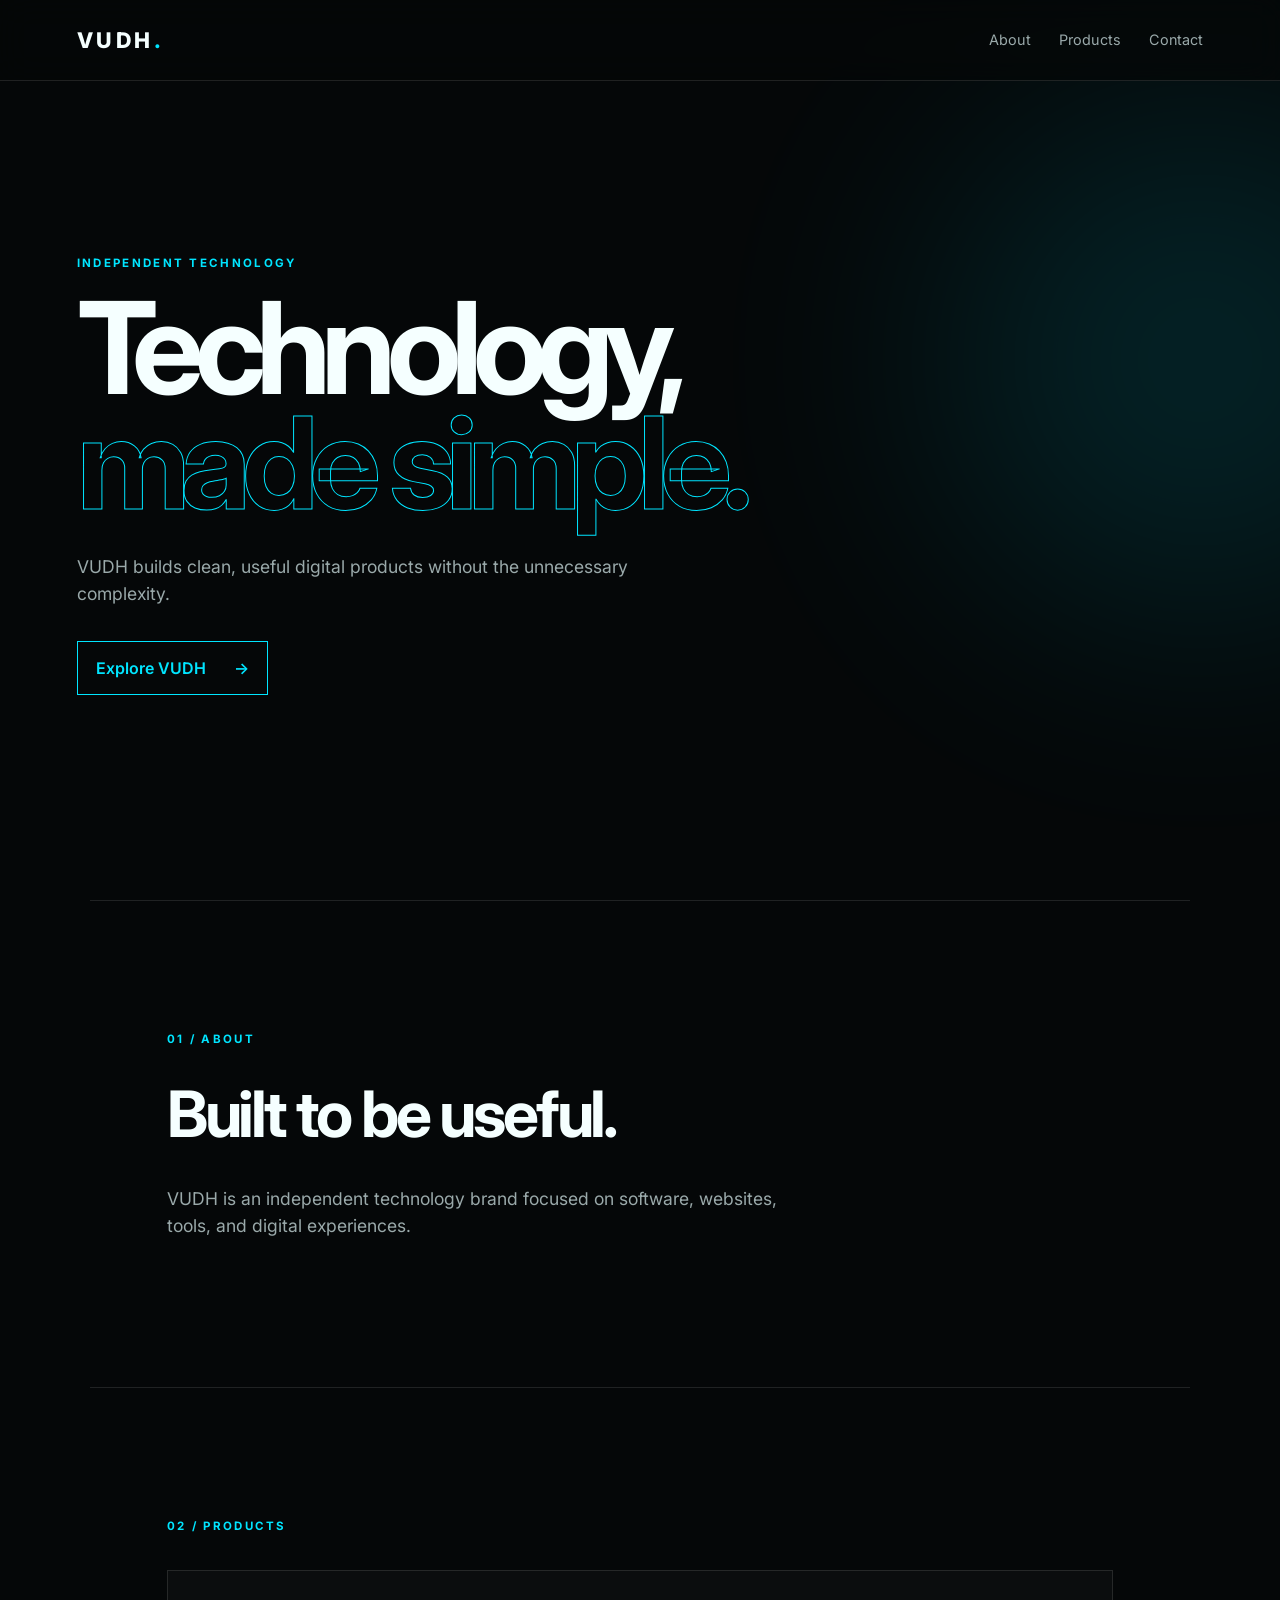
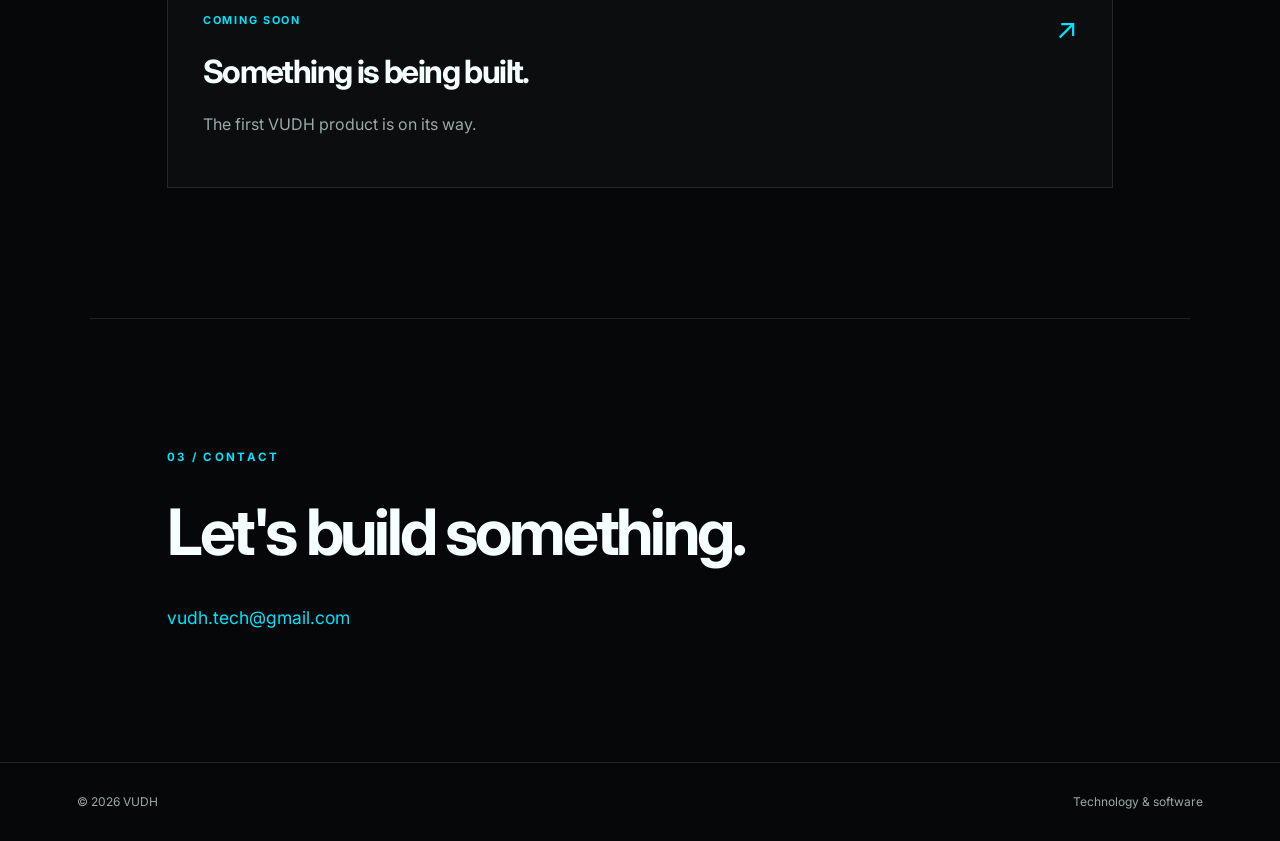
==== index.html @ a76cb3d0 "Add files via upload" ====
<!DOCTYPE html>
<html lang="en">
<head>
  <meta charset="UTF-8">
  <meta name="viewport" content="width=device-width, initial-scale=1.0">
  <meta name="description" content="VUDH — technology and software, made simple.">
  <title>VUDH — Technology, made simple.</title>
  <link rel="stylesheet" href="style.css">
</head>
<body>
  <header class="nav">
    <a class="logo" href="#">VUDH<span>.</span></a>
    <nav>
      <a href="#about">About</a>
      <a href="#products">Products</a>
      <a href="#contact">Contact</a>
    </nav>
  </header>

  <main>
    <section class="hero">
      <div class="glow"></div>
      <p class="eyebrow">INDEPENDENT TECHNOLOGY</p>
      <h1>Technology,<br><span>made simple.</span></h1>
      <p class="hero-copy">
        VUDH builds clean, useful digital products without the unnecessary complexity.
      </p>
      <a class="button" href="#about">Explore VUDH <span>→</span></a>
    </section>

    <section id="about" class="section">
      <p class="eyebrow">01 / ABOUT</p>
      <h2>Built to be useful.</h2>
      <p class="section-copy">
        VUDH is an independent technology brand focused on software, websites,
        tools, and digital experiences.
      </p>
    </section>

    <section id="products" class="section">
      <p class="eyebrow">02 / PRODUCTS</p>
      <div class="card">
        <div>
          <span class="status">COMING SOON</span>
          <h2>Something is being built.</h2>
          <p>The first VUDH product is on its way.</p>
        </div>
        <span class="card-arrow">↗</span>
      </div>
    </section>

    <section id="contact" class="section contact">
      <p class="eyebrow">03 / CONTACT</p>
      <h2>Let's build something.</h2>
      <a href="mailto:vudh.tech@gmail.com">vudh.tech@gmail.com</a>
    </section>
  </main>

  <footer>
    <span>© 2026 VUDH</span>
    <span>Technology &amp; software</span>
  </footer>

  <script src="script.js"></script>
</body>
</html>
---- style.css ----
@import url('https://fonts.googleapis.com/css2?family=Inter:wght@400;500;600;700;800&display=swap');

:root {
  --bg: #050708;
  --text: #f5ffff;
  --muted: #9aa9aa;
  --cyan: #00e5ff;
  --line: rgba(255,255,255,.11);
}

* { box-sizing: border-box; }

html { scroll-behavior: smooth; }

body {
  margin: 0;
  background: var(--bg);
  color: var(--text);
  font-family: Inter, system-ui, sans-serif;
  line-height: 1.5;
}

a { color: inherit; text-decoration: none; }

.nav {
  position: fixed;
  top: 0;
  left: 0;
  right: 0;
  z-index: 10;
  display: flex;
  align-items: center;
  justify-content: space-between;
  padding: 24px 6vw;
  background: rgba(5,7,8,.72);
  backdrop-filter: blur(16px);
  border-bottom: 1px solid var(--line);
}

.logo {
  font-size: 1.35rem;
  font-weight: 800;
  letter-spacing: .16em;
}

.logo span { color: var(--cyan); }

nav { display: flex; gap: 28px; }

nav a {
  color: var(--muted);
  font-size: .9rem;
  transition: color .2s ease;
}

nav a:hover { color: var(--text); }

.hero {
  position: relative;
  min-height: 100vh;
  display: flex;
  flex-direction: column;
  justify-content: center;
  padding: 130px 6vw 80px;
  overflow: hidden;
}

.glow {
  position: absolute;
  width: 520px;
  height: 520px;
  right: -180px;
  top: 100px;
  background: var(--cyan);
  opacity: .12;
  filter: blur(130px);
  border-radius: 50%;
  pointer-events: none;
}

.eyebrow {
  margin: 0 0 18px;
  color: var(--cyan);
  font-size: .72rem;
  font-weight: 700;
  letter-spacing: .2em;
}

h1 {
  max-width: 850px;
  margin: 0;
  font-size: clamp(4rem, 10vw, 8.5rem);
  line-height: .9;
  letter-spacing: -.075em;
}

h1 span {
  color: transparent;
  -webkit-text-stroke: 1px var(--cyan);
}

.hero-copy {
  max-width: 560px;
  margin: 34px 0;
  color: var(--muted);
  font-size: 1.1rem;
}

.button {
  width: fit-content;
  display: inline-flex;
  gap: 28px;
  align-items: center;
  padding: 14px 18px;
  border: 1px solid var(--cyan);
  color: var(--cyan);
  font-weight: 600;
  transition: .2s ease;
}

.button:hover {
  background: var(--cyan);
  color: #001014;
  transform: translateY(-2px);
}

.section {
  max-width: 1100px;
  margin: 0 auto;
  padding: 130px 6vw;
  border-top: 1px solid var(--line);
}

.section h2 {
  margin: 0;
  font-size: clamp(2.4rem, 5vw, 4.5rem);
  letter-spacing: -.05em;
}

.section-copy {
  max-width: 650px;
  margin-top: 24px;
  color: var(--muted);
  font-size: 1.1rem;
}

.card {
  display: flex;
  justify-content: space-between;
  gap: 30px;
  margin-top: 35px;
  padding: 35px;
  border: 1px solid var(--line);
  background: rgba(255,255,255,.025);
  transition: border-color .2s ease, transform .2s ease;
}

.card:hover {
  border-color: rgba(0,229,255,.55);
  transform: translateY(-4px);
}

.status {
  color: var(--cyan);
  font-size: .68rem;
  font-weight: 700;
  letter-spacing: .16em;
}

.card h2 {
  margin-top: 18px;
  font-size: 2rem;
}

.card p { color: var(--muted); }

.card-arrow {
  color: var(--cyan);
  font-size: 1.8rem;
}

.contact a {
  display: inline-block;
  margin-top: 25px;
  color: var(--cyan);
  font-size: 1.1rem;
}

footer {
  display: flex;
  justify-content: space-between;
  padding: 30px 6vw;
  border-top: 1px solid var(--line);
  color: var(--muted);
  font-size: .75rem;
}

@media (max-width: 600px) {
  .nav { padding: 20px 5vw; }
  nav { gap: 15px; }
  nav a { font-size: .75rem; }
  .hero { padding-left: 5vw; padding-right: 5vw; }
  .section { padding: 90px 5vw; }
  .card { padding: 24px; }
  footer { gap: 15px; flex-direction: column; }
}
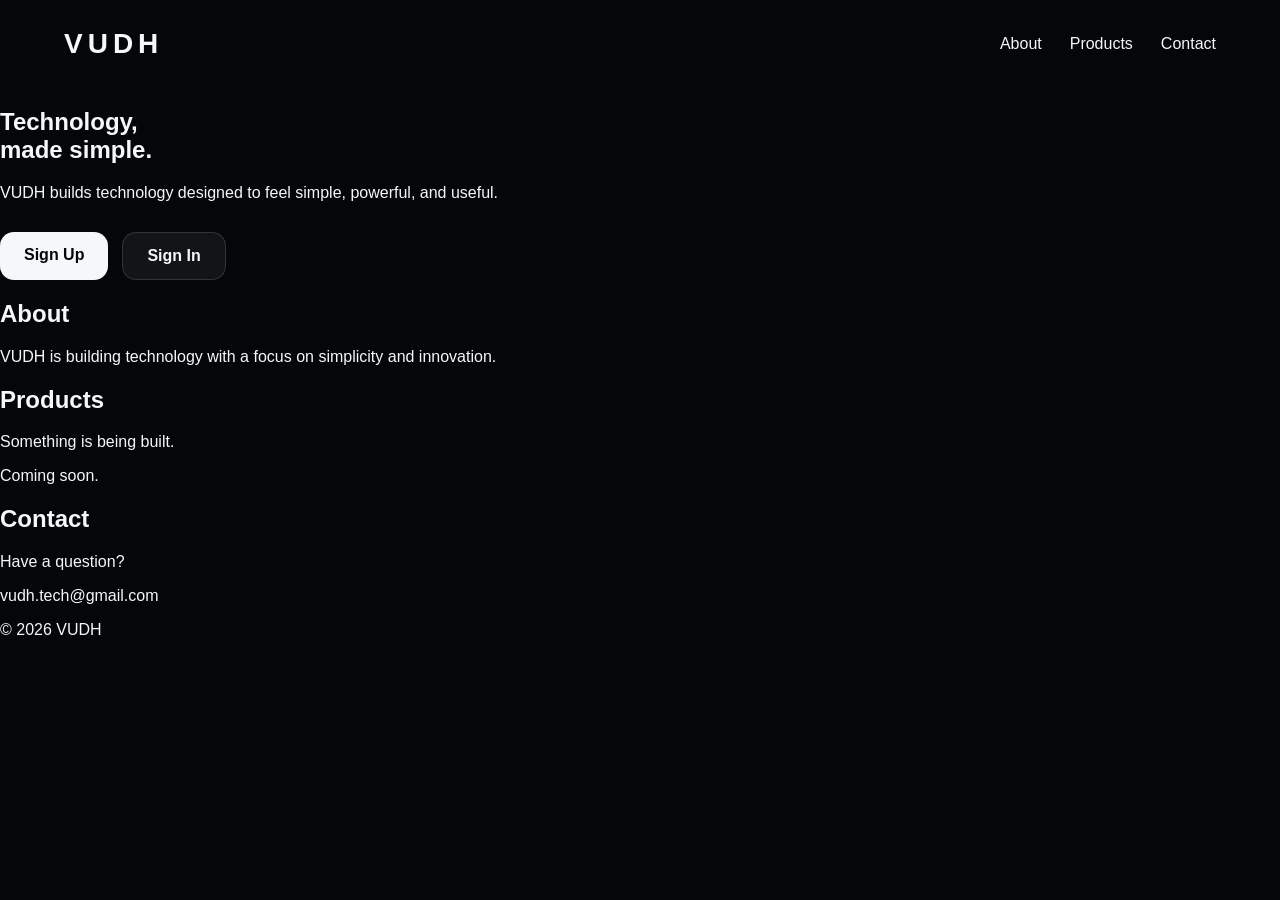
==== commit 15082de9: "Update index.html" ====
--- a/index.html
+++ b/index.html
@@ -3,13 +3,13 @@
 <head>
   <meta charset="UTF-8">
   <meta name="viewport" content="width=device-width, initial-scale=1.0">
-  <meta name="description" content="VUDH — technology and software, made simple.">
-  <title>VUDH — Technology, made simple.</title>
+  <title>VUDH</title>
   <link rel="stylesheet" href="style.css">
 </head>
 <body>
-  <header class="nav">
-    <a class="logo" href="#">VUDH<span>.</span></a>
+  <header class="navbar">
+    <a href="index.html" class="logo">VUDH</a>
+
     <nav>
       <a href="#about">About</a>
       <a href="#products">Products</a>
@@ -19,48 +19,35 @@
 
   <main>
     <section class="hero">
-      <div class="glow"></div>
-      <p class="eyebrow">INDEPENDENT TECHNOLOGY</p>
-      <h1>Technology,<br><span>made simple.</span></h1>
-      <p class="hero-copy">
-        VUDH builds clean, useful digital products without the unnecessary complexity.
-      </p>
-      <a class="button" href="#about">Explore VUDH <span>→</span></a>
+      <h1>Technology,<br>made simple.</h1>
+      <p>VUDH builds technology designed to feel simple, powerful, and useful.</p>
+
+      <div class="hero-buttons">
+        <a href="signup.html">Sign Up</a>
+        <a href="signin.html">Sign In</a>
+      </div>
     </section>
 
     <section id="about" class="section">
-      <p class="eyebrow">01 / ABOUT</p>
-      <h2>Built to be useful.</h2>
-      <p class="section-copy">
-        VUDH is an independent technology brand focused on software, websites,
-        tools, and digital experiences.
-      </p>
+      <h2>About</h2>
+      <p>VUDH is building technology with a focus on simplicity and innovation.</p>
     </section>
 
     <section id="products" class="section">
-      <p class="eyebrow">02 / PRODUCTS</p>
-      <div class="card">
-        <div>
-          <span class="status">COMING SOON</span>
-          <h2>Something is being built.</h2>
-          <p>The first VUDH product is on its way.</p>
-        </div>
-        <span class="card-arrow">↗</span>
-      </div>
+      <h2>Products</h2>
+      <p>Something is being built.</p>
+      <span>Coming soon.</span>
     </section>
 
-    <section id="contact" class="section contact">
-      <p class="eyebrow">03 / CONTACT</p>
-      <h2>Let's build something.</h2>
+    <section id="contact" class="section">
+      <h2>Contact</h2>
+      <p>Have a question?</p>
       <a href="mailto:vudh.tech@gmail.com">vudh.tech@gmail.com</a>
     </section>
   </main>
 
   <footer>
-    <span>© 2026 VUDH</span>
-    <span>Technology &amp; software</span>
+    <p>© 2026 VUDH</p>
   </footer>
-
-  <script src="script.js"></script>
 </body>
-</html>
+</html>
--- a/style.css
+++ b/style.css
@@ -1,206 +1,197 @@
-@import url('https://fonts.googleapis.com/css2?family=Inter:wght@400;500;600;700;800&display=swap');
-
-:root {
-  --bg: #050708;
-  --text: #f5ffff;
-  --muted: #9aa9aa;
-  --cyan: #00e5ff;
-  --line: rgba(255,255,255,.11);
+* {
+  box-sizing: border-box;
 }
 
-* { box-sizing: border-box; }
-
-html { scroll-behavior: smooth; }
+html {
+  scroll-behavior: smooth;
+}
 
 body {
   margin: 0;
-  background: var(--bg);
-  color: var(--text);
-  font-family: Inter, system-ui, sans-serif;
+  min-height: 100vh;
+  background: #050607;
+  color: #f5f7f8;
+  font-family: -apple-system, BlinkMacSystemFont, "SF Pro Display", "SF Pro Text", Inter, Arial, sans-serif;
+}
+
+a {
+  color: #f5f7f8;
+  text-decoration: none;
+}
+
+a:hover {
+  opacity: 0.7;
+}
+
+.navbar {
+  width: 100%;
+  padding: 28px 5vw;
+  display: flex;
+  align-items: center;
+  justify-content: space-between;
+}
+
+.logo {
+  font-size: 28px;
+  font-weight: 800;
+  letter-spacing: 5px;
+}
+
+.navbar nav {
+  display: flex;
+  gap: 28px;
+}
+
+.navbar nav a {
+  font-size: 16px;
+}
+
+.auth-page {
+  min-height: calc(100vh - 90px);
+  display: flex;
+  justify-content: center;
+  align-items: center;
+  padding: 40px 20px 80px;
+}
+
+.auth-card {
+  width: min(100%, 480px);
+  padding: 44px;
+  border: 1px solid rgba(255, 255, 255, 0.1);
+  border-radius: 28px;
+  background: rgba(255, 255, 255, 0.035);
+  box-shadow: 0 30px 80px rgba(0, 0, 0, 0.35);
+}
+
+.auth-card h1 {
+  margin: 0 0 14px;
+  font-size: clamp(42px, 9vw, 64px);
+  line-height: 0.95;
+  letter-spacing: -3px;
+}
+
+.auth-card > p {
+  color: #aeb5ba;
+  font-size: 18px;
   line-height: 1.5;
 }
 
-a { color: inherit; text-decoration: none; }
-
-.nav {
-  position: fixed;
-  top: 0;
-  left: 0;
-  right: 0;
-  z-index: 10;
-  display: flex;
-  align-items: center;
-  justify-content: space-between;
-  padding: 24px 6vw;
-  background: rgba(5,7,8,.72);
-  backdrop-filter: blur(16px);
-  border-bottom: 1px solid var(--line);
+.auth-card form {
+  margin-top: 32px;
 }
 
-.logo {
-  font-size: 1.35rem;
-  font-weight: 800;
-  letter-spacing: .16em;
+.auth-card label {
+  display: block;
+  margin: 20px 0 8px;
+  font-size: 15px;
+  font-weight: 600;
+  color: #dce1e4;
 }
 
-.logo span { color: var(--cyan); }
-
-nav { display: flex; gap: 28px; }
-
-nav a {
-  color: var(--muted);
-  font-size: .9rem;
-  transition: color .2s ease;
+.auth-card input {
+  display: block;
+  width: 100%;
+  height: 52px;
+  padding: 0 16px;
+  border: 1px solid rgba(255, 255, 255, 0.13);
+  border-radius: 14px;
+  outline: none;
+  background: rgba(255, 255, 255, 0.06);
+  color: #fff;
+  font-size: 17px;
+  transition: border-color 0.2s, background 0.2s, box-shadow 0.2s;
 }
 
-nav a:hover { color: var(--text); }
-
-.hero {
-  position: relative;
-  min-height: 100vh;
-  display: flex;
-  flex-direction: column;
-  justify-content: center;
-  padding: 130px 6vw 80px;
-  overflow: hidden;
+.auth-card input:focus {
+  border-color: rgba(0, 220, 255, 0.7);
+  background: rgba(255, 255, 255, 0.08);
+  box-shadow: 0 0 0 4px rgba(0, 220, 255, 0.08);
 }
 
-.glow {
-  position: absolute;
-  width: 520px;
-  height: 520px;
-  right: -180px;
-  top: 100px;
-  background: var(--cyan);
-  opacity: .12;
-  filter: blur(130px);
-  border-radius: 50%;
-  pointer-events: none;
+.auth-card button {
+  width: 100%;
+  height: 52px;
+  margin-top: 28px;
+  border: 0;
+  border-radius: 14px;
+  background: #f5f7f8;
+  color: #050607;
+  font-size: 17px;
+  font-weight: 700;
+  cursor: pointer;
+  transition: transform 0.2s, opacity 0.2s;
 }
 
-.eyebrow {
-  margin: 0 0 18px;
-  color: var(--cyan);
-  font-size: .72rem;
-  font-weight: 700;
-  letter-spacing: .2em;
+.auth-card button:hover {
+  transform: translateY(-2px);
+  opacity: 0.9;
 }
 
-h1 {
-  max-width: 850px;
-  margin: 0;
-  font-size: clamp(4rem, 10vw, 8.5rem);
-  line-height: .9;
-  letter-spacing: -.075em;
+.auth-card #message {
+  min-height: 24px;
+  margin-top: 14px;
+  font-size: 14px;
 }
 
-h1 span {
-  color: transparent;
-  -webkit-text-stroke: 1px var(--cyan);
-}
-
-.hero-copy {
-  max-width: 560px;
-  margin: 34px 0;
-  color: var(--muted);
-  font-size: 1.1rem;
-}
-
-.button {
-  width: fit-content;
-  display: inline-flex;
-  gap: 28px;
-  align-items: center;
-  padding: 14px 18px;
-  border: 1px solid var(--cyan);
-  color: var(--cyan);
-  font-weight: 600;
-  transition: .2s ease;
-}
-
-.button:hover {
-  background: var(--cyan);
-  color: #001014;
-  transform: translateY(-2px);
-}
-
-.section {
-  max-width: 1100px;
-  margin: 0 auto;
-  padding: 130px 6vw;
-  border-top: 1px solid var(--line);
-}
-
-.section h2 {
-  margin: 0;
-  font-size: clamp(2.4rem, 5vw, 4.5rem);
-  letter-spacing: -.05em;
-}
-
-.section-copy {
-  max-width: 650px;
-  margin-top: 24px;
-  color: var(--muted);
-  font-size: 1.1rem;
-}
-
-.card {
-  display: flex;
-  justify-content: space-between;
-  gap: 30px;
-  margin-top: 35px;
-  padding: 35px;
-  border: 1px solid var(--line);
-  background: rgba(255,255,255,.025);
-  transition: border-color .2s ease, transform .2s ease;
-}
-
-.card:hover {
-  border-color: rgba(0,229,255,.55);
-  transform: translateY(-4px);
-}
-
-.status {
-  color: var(--cyan);
-  font-size: .68rem;
-  font-weight: 700;
-  letter-spacing: .16em;
-}
-
-.card h2 {
-  margin-top: 18px;
-  font-size: 2rem;
-}
-
-.card p { color: var(--muted); }
-
-.card-arrow {
-  color: var(--cyan);
-  font-size: 1.8rem;
-}
-
-.contact a {
-  display: inline-block;
-  margin-top: 25px;
-  color: var(--cyan);
-  font-size: 1.1rem;
-}
-
-footer {
-  display: flex;
-  justify-content: space-between;
-  padding: 30px 6vw;
-  border-top: 1px solid var(--line);
-  color: var(--muted);
-  font-size: .75rem;
+.auth-card a {
+  color: #7eeeff;
 }
 
 @media (max-width: 600px) {
-  .nav { padding: 20px 5vw; }
-  nav { gap: 15px; }
-  nav a { font-size: .75rem; }
-  .hero { padding-left: 5vw; padding-right: 5vw; }
-  .section { padding: 90px 5vw; }
-  .card { padding: 24px; }
-  footer { gap: 15px; flex-direction: column; }
+  .navbar {
+    padding: 22px 20px;
+  }
+
+  .logo {
+    font-size: 24px;
+  }
+
+  .navbar nav {
+    gap: 18px;
+  }
+
+  .auth-page {
+    align-items: flex-start;
+    padding: 35px 16px 60px;
+  }
+
+  .auth-card {
+    padding: 30px 22px;
+    border-radius: 24px;
+  }
+
+  .auth-card h1 {
+    font-size: 48px;
+    letter-spacing: -2.5px;
+  }
+
+  .auth-card > p {
+    font-size: 16px;
+  }
 }
+
+.hero-buttons {
+  display: flex;
+  gap: 14px;
+  margin-top: 30px;
+}
+
+.hero-buttons a {
+  padding: 14px 24px;
+  border-radius: 14px;
+  background: #f5f7f8;
+  color: #050607;
+  font-weight: 700;
+  transition: transform 0.2s, opacity 0.2s;
+}
+
+.hero-buttons a:hover {
+  transform: translateY(-2px);
+  opacity: 0.9;
+}
+
+.hero-buttons a:last-child {
+  background: rgba(255, 255, 255, 0.06);
+  color: #f5f7f8;
+  border: 1px solid rgba(255, 255, 255, 0.13);
+}
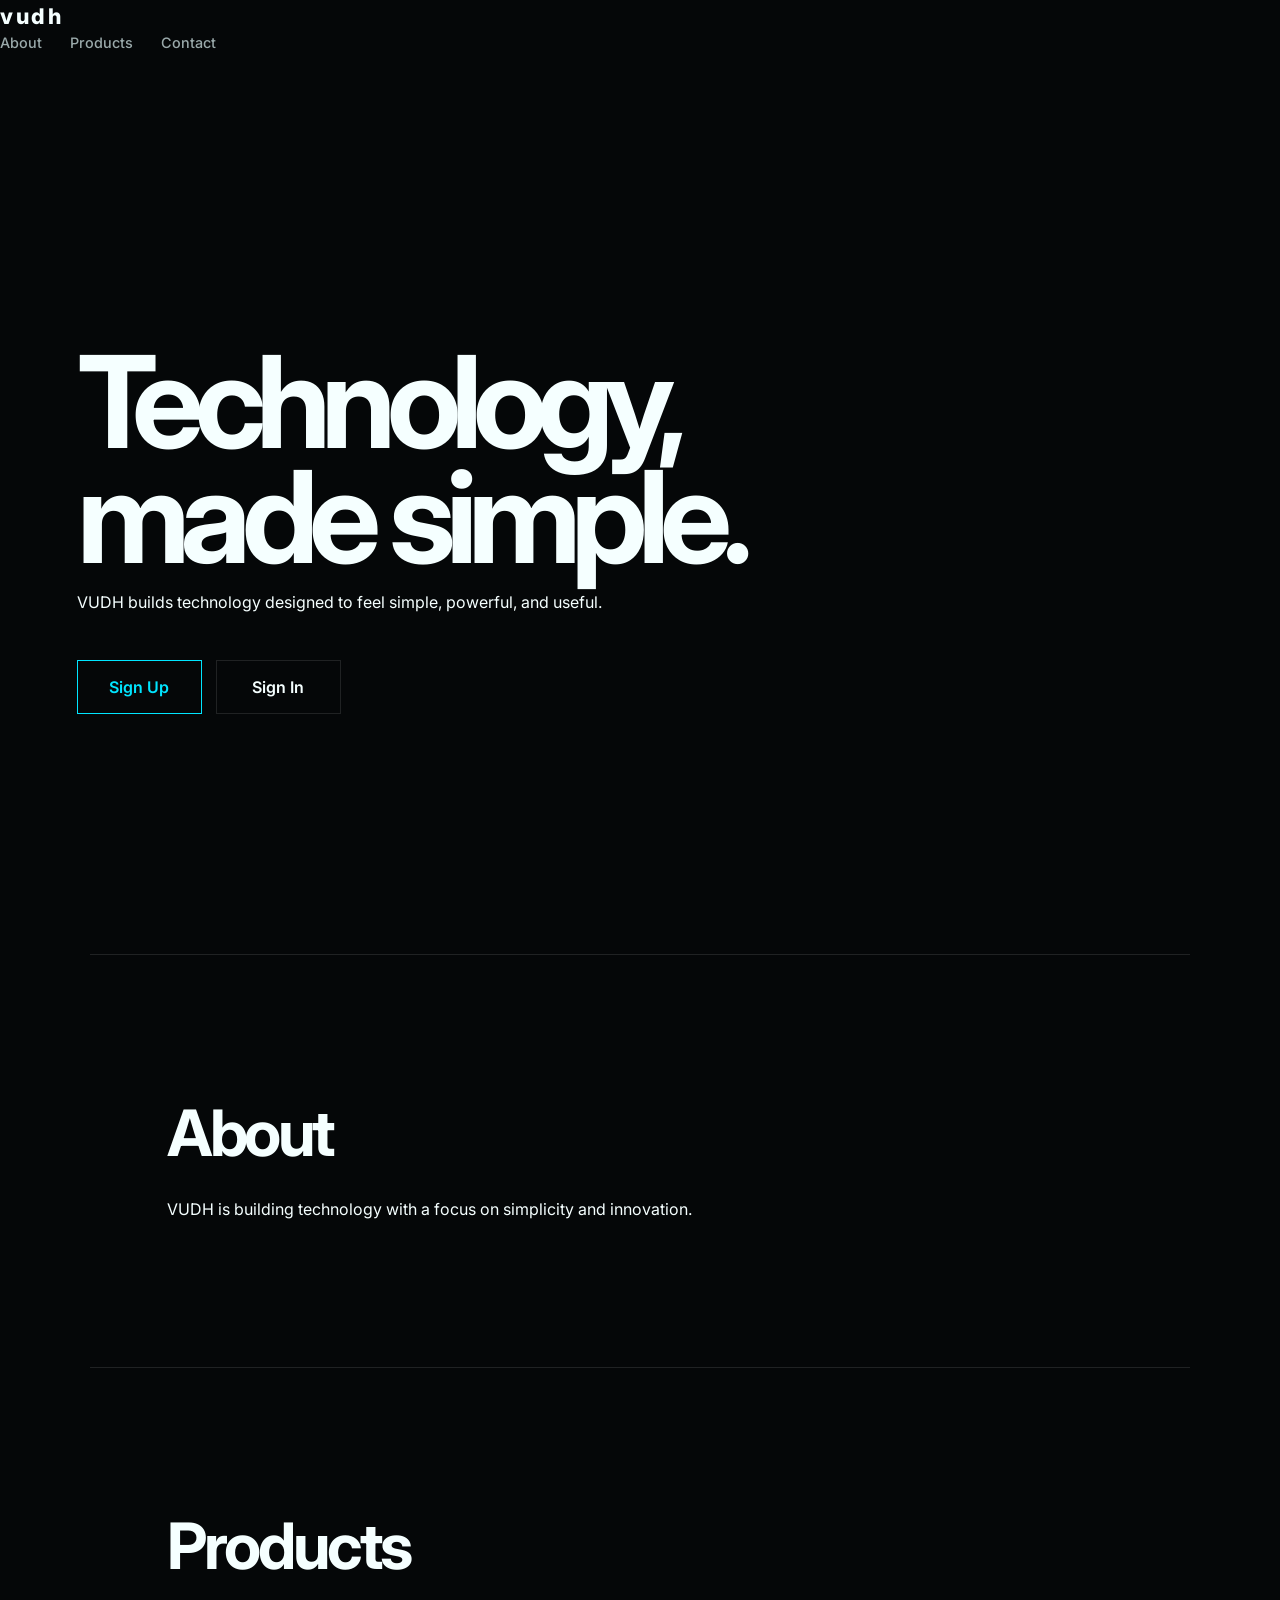
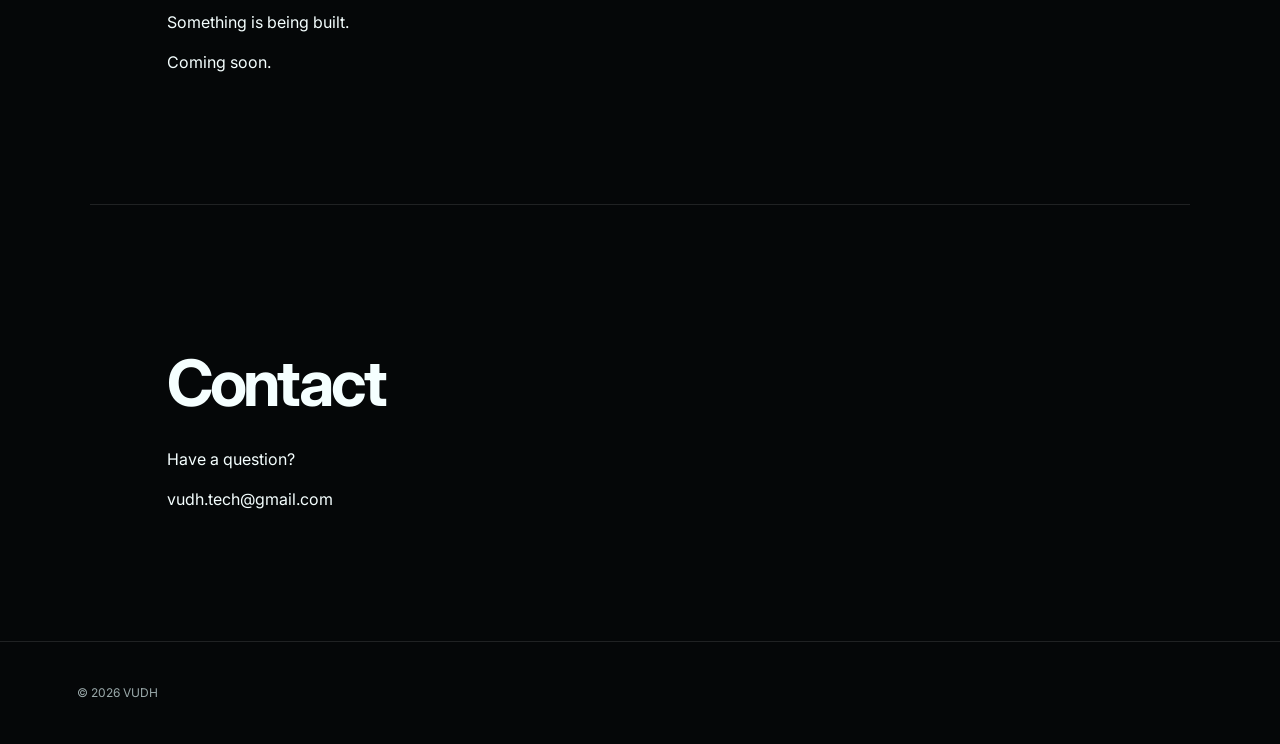
==== commit ce866a62: "Update index.html" ====
--- a/index.html
+++ b/index.html
@@ -8,7 +8,7 @@
 </head>
 <body>
   <header class="navbar">
-    <a href="index.html" class="logo">VUDH</a>
+    <a href="index.html" class="logo">vudh</a>
 
     <nav>
       <a href="#about">About</a>
--- a/style.css
+++ b/style.css
@@ -1,3 +1,13 @@
+@import url('https://fonts.googleapis.com/css2?family=Inter:wght@400;500;600;700;800&display=swap');
+
+:root {
+  --bg: #050708;
+  --text: #f5ffff;
+  --muted: #9aa9aa;
+  --cyan: #00e5ff;
+  --line: rgba(255,255,255,.11);
+}
+
 * {
   box-sizing: border-box;
 }
@@ -8,190 +18,373 @@
 
 body {
   margin: 0;
+  background: var(--bg);
+  color: var(--text);
+  font-family: Inter, -apple-system, BlinkMacSystemFont, "SF Pro Display", system-ui, sans-serif;
+  line-height: 1.5;
+}
+
+a {
+  color: inherit;
+  text-decoration: none;
+}
+
+.nav {
+  position: fixed;
+  top: 0;
+  left: 0;
+  right: 0;
+  z-index: 10;
+  display: flex;
+  align-items: center;
+  justify-content: flex-start;
+  gap: 42px;
+  padding: 24px 6vw;
+  background: rgba(5,7,8,.72);
+  backdrop-filter: blur(16px);
+  border-bottom: 1px solid var(--line);
+}
+
+.logo {
+  color: var(--text);
+  font-size: 1.35rem;
+  font-weight: 800;
+  letter-spacing: .12em;
+  transition: color .2s ease;
+}
+
+.logo:hover {
+  color: var(--cyan);
+}
+
+nav {
+  display: flex;
+  align-items: center;
+  gap: 28px;
+}
+
+nav a {
+  color: var(--muted);
+  font-size: .9rem;
+  font-weight: 500;
+  transition: color .2s ease;
+}
+
+nav a:hover {
+  color: var(--cyan);
+}
+
+.hero {
+  position: relative;
   min-height: 100vh;
-  background: #050607;
-  color: #f5f7f8;
-  font-family: -apple-system, BlinkMacSystemFont, "SF Pro Display", "SF Pro Text", Inter, Arial, sans-serif;
-}
-
-a {
-  color: #f5f7f8;
-  text-decoration: none;
-}
-
-a:hover {
-  opacity: 0.7;
-}
-
-.navbar {
-  width: 100%;
-  padding: 28px 5vw;
-  display: flex;
-  align-items: center;
+  display: flex;
+  flex-direction: column;
+  justify-content: center;
+  padding: 130px 6vw 80px;
+  overflow: hidden;
+}
+
+.glow {
+  position: absolute;
+  width: 520px;
+  height: 520px;
+  right: -180px;
+  top: 100px;
+  background: var(--cyan);
+  opacity: .12;
+  filter: blur(130px);
+  border-radius: 50%;
+  pointer-events: none;
+}
+
+.eyebrow {
+  margin: 0 0 18px;
+  color: var(--cyan);
+  font-size: .72rem;
+  font-weight: 700;
+  letter-spacing: .2em;
+}
+
+h1 {
+  max-width: 850px;
+  margin: 0;
+  font-size: clamp(4rem, 10vw, 8.5rem);
+  line-height: .9;
+  letter-spacing: -.075em;
+}
+
+h1 span {
+  color: transparent;
+  -webkit-text-stroke: 1px var(--cyan);
+}
+
+.hero-copy {
+  max-width: 560px;
+  margin: 34px 0;
+  color: var(--muted);
+  font-size: 1.1rem;
+}
+
+.button {
+  width: fit-content;
+  display: inline-flex;
+  gap: 28px;
+  align-items: center;
+  padding: 14px 18px;
+  border: 1px solid var(--cyan);
+  color: var(--cyan);
+  font-weight: 600;
+  transition: .2s ease;
+}
+
+.button:hover {
+  background: var(--cyan);
+  color: #001014;
+  transform: translateY(-2px);
+}
+
+.hero-buttons {
+  display: flex;
+  gap: 14px;
+  margin-top: 30px;
+  flex-wrap: wrap;
+}
+
+.hero-buttons a {
+  display: inline-flex;
+  align-items: center;
+  justify-content: center;
+  min-width: 125px;
+  padding: 14px 22px;
+  border: 1px solid var(--cyan);
+  color: var(--cyan);
+  font-weight: 600;
+  transition: .2s ease;
+}
+
+.hero-buttons a:hover {
+  background: var(--cyan);
+  color: #001014;
+  transform: translateY(-2px);
+}
+
+.hero-buttons a:last-child {
+  border-color: var(--line);
+  color: var(--text);
+}
+
+.hero-buttons a:last-child:hover {
+  border-color: var(--cyan);
+  color: #001014;
+}
+
+.section {
+  max-width: 1100px;
+  margin: 0 auto;
+  padding: 130px 6vw;
+  border-top: 1px solid var(--line);
+}
+
+.section h2 {
+  margin: 0;
+  font-size: clamp(2.4rem, 5vw, 4.5rem);
+  letter-spacing: -.05em;
+}
+
+.section-copy {
+  max-width: 650px;
+  margin-top: 24px;
+  color: var(--muted);
+  font-size: 1.1rem;
+}
+
+.card {
+  display: flex;
   justify-content: space-between;
-}
-
-.logo {
-  font-size: 28px;
-  font-weight: 800;
-  letter-spacing: 5px;
-}
-
-.navbar nav {
-  display: flex;
-  gap: 28px;
-}
-
-.navbar nav a {
-  font-size: 16px;
+  gap: 30px;
+  margin-top: 35px;
+  padding: 35px;
+  border: 1px solid var(--line);
+  background: rgba(255,255,255,.025);
+  transition: border-color .2s ease, transform .2s ease;
+}
+
+.card:hover {
+  border-color: rgba(0,229,255,.55);
+  transform: translateY(-4px);
+}
+
+.status {
+  color: var(--cyan);
+  font-size: .68rem;
+  font-weight: 700;
+  letter-spacing: .16em;
+}
+
+.card h2 {
+  margin-top: 18px;
+  font-size: 2rem;
+}
+
+.card p {
+  color: var(--muted);
+}
+
+.card-arrow {
+  color: var(--cyan);
+  font-size: 1.8rem;
+}
+
+.contact a {
+  display: inline-block;
+  margin-top: 25px;
+  color: var(--cyan);
+  font-size: 1.1rem;
+}
+
+footer {
+  display: flex;
+  justify-content: space-between;
+  padding: 30px 6vw;
+  border-top: 1px solid var(--line);
+  color: var(--muted);
+  font-size: .75rem;
 }
 
 .auth-page {
-  min-height: calc(100vh - 90px);
+  min-height: 100vh;
   display: flex;
   justify-content: center;
   align-items: center;
-  padding: 40px 20px 80px;
+  padding: 120px 5vw 80px;
 }
 
 .auth-card {
   width: min(100%, 480px);
-  padding: 44px;
-  border: 1px solid rgba(255, 255, 255, 0.1);
-  border-radius: 28px;
-  background: rgba(255, 255, 255, 0.035);
-  box-shadow: 0 30px 80px rgba(0, 0, 0, 0.35);
+  padding: 40px;
+  border: 1px solid var(--line);
+  background: rgba(255,255,255,.025);
 }
 
 .auth-card h1 {
   margin: 0 0 14px;
-  font-size: clamp(42px, 9vw, 64px);
-  line-height: 0.95;
-  letter-spacing: -3px;
+  font-size: clamp(3rem, 9vw, 5rem);
+  line-height: .9;
 }
 
 .auth-card > p {
-  color: #aeb5ba;
-  font-size: 18px;
-  line-height: 1.5;
+  color: var(--muted);
 }
 
 .auth-card form {
-  margin-top: 32px;
+  margin-top: 30px;
 }
 
 .auth-card label {
   display: block;
-  margin: 20px 0 8px;
-  font-size: 15px;
+  margin: 18px 0 8px;
+  color: var(--text);
+  font-size: .9rem;
   font-weight: 600;
-  color: #dce1e4;
 }
 
 .auth-card input {
   display: block;
   width: 100%;
-  height: 52px;
-  padding: 0 16px;
-  border: 1px solid rgba(255, 255, 255, 0.13);
-  border-radius: 14px;
+  height: 50px;
+  padding: 0 14px;
+  border: 1px solid var(--line);
   outline: none;
-  background: rgba(255, 255, 255, 0.06);
-  color: #fff;
-  font-size: 17px;
-  transition: border-color 0.2s, background 0.2s, box-shadow 0.2s;
+  background: rgba(255,255,255,.025);
+  color: var(--text);
+  font: inherit;
 }
 
 .auth-card input:focus {
-  border-color: rgba(0, 220, 255, 0.7);
-  background: rgba(255, 255, 255, 0.08);
-  box-shadow: 0 0 0 4px rgba(0, 220, 255, 0.08);
+  border-color: var(--cyan);
+  box-shadow: 0 0 0 3px rgba(0,229,255,.08);
 }
 
 .auth-card button {
   width: 100%;
-  height: 52px;
-  margin-top: 28px;
-  border: 0;
-  border-radius: 14px;
-  background: #f5f7f8;
-  color: #050607;
-  font-size: 17px;
-  font-weight: 700;
+  height: 50px;
+  margin-top: 25px;
+  border: 1px solid var(--cyan);
+  background: transparent;
+  color: var(--cyan);
+  font: inherit;
+  font-weight: 600;
   cursor: pointer;
-  transition: transform 0.2s, opacity 0.2s;
+  transition: .2s ease;
 }
 
 .auth-card button:hover {
-  transform: translateY(-2px);
-  opacity: 0.9;
+  background: var(--cyan);
+  color: #001014;
 }
 
 .auth-card #message {
   min-height: 24px;
   margin-top: 14px;
-  font-size: 14px;
+  color: var(--muted);
+  font-size: .9rem;
 }
 
 .auth-card a {
-  color: #7eeeff;
+  color: var(--cyan);
 }
 
 @media (max-width: 600px) {
-  .navbar {
-    padding: 22px 20px;
+  .nav {
+    gap: 22px;
+    padding: 20px 5vw;
   }
 
   .logo {
-    font-size: 24px;
-  }
-
-  .navbar nav {
-    gap: 18px;
+    font-size: 1.15rem;
+  }
+
+  nav {
+    gap: 15px;
+  }
+
+  nav a {
+    font-size: .75rem;
+  }
+
+  .hero {
+    padding-left: 5vw;
+    padding-right: 5vw;
+  }
+
+  .hero-buttons {
+    gap: 10px;
+  }
+
+  .hero-buttons a {
+    min-width: 115px;
+    padding: 13px 18px;
+  }
+
+  .section {
+    padding: 90px 5vw;
+  }
+
+  .card {
+    padding: 24px;
+  }
+
+  footer {
+    gap: 15px;
+    flex-direction: column;
   }
 
   .auth-page {
     align-items: flex-start;
-    padding: 35px 16px 60px;
+    padding: 100px 5vw 60px;
   }
 
   .auth-card {
-    padding: 30px 22px;
-    border-radius: 24px;
-  }
-
-  .auth-card h1 {
-    font-size: 48px;
-    letter-spacing: -2.5px;
-  }
-
-  .auth-card > p {
-    font-size: 16px;
-  }
-}
-
-.hero-buttons {
-  display: flex;
-  gap: 14px;
-  margin-top: 30px;
-}
-
-.hero-buttons a {
-  padding: 14px 24px;
-  border-radius: 14px;
-  background: #f5f7f8;
-  color: #050607;
-  font-weight: 700;
-  transition: transform 0.2s, opacity 0.2s;
-}
-
-.hero-buttons a:hover {
-  transform: translateY(-2px);
-  opacity: 0.9;
-}
-
-.hero-buttons a:last-child {
-  background: rgba(255, 255, 255, 0.06);
-  color: #f5f7f8;
-  border: 1px solid rgba(255, 255, 255, 0.13);
+    padding: 28px;
+  }
 }
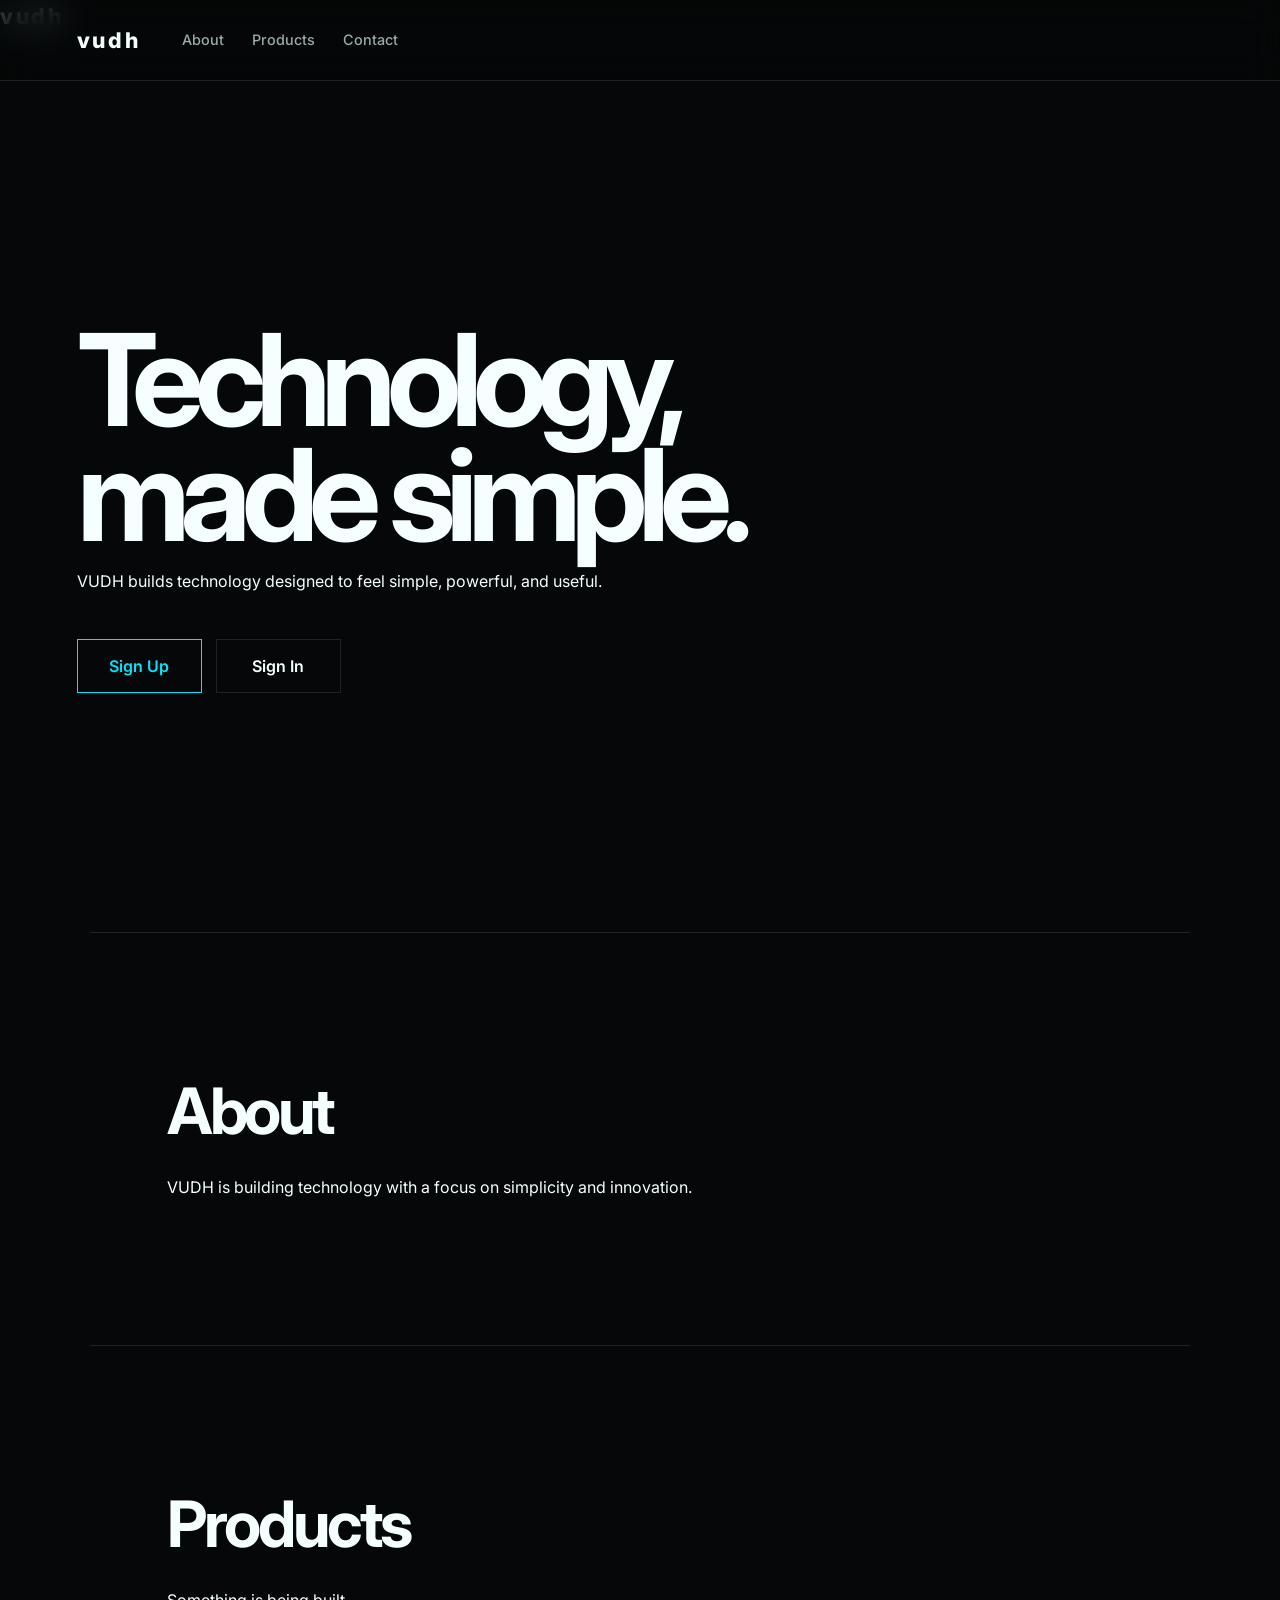
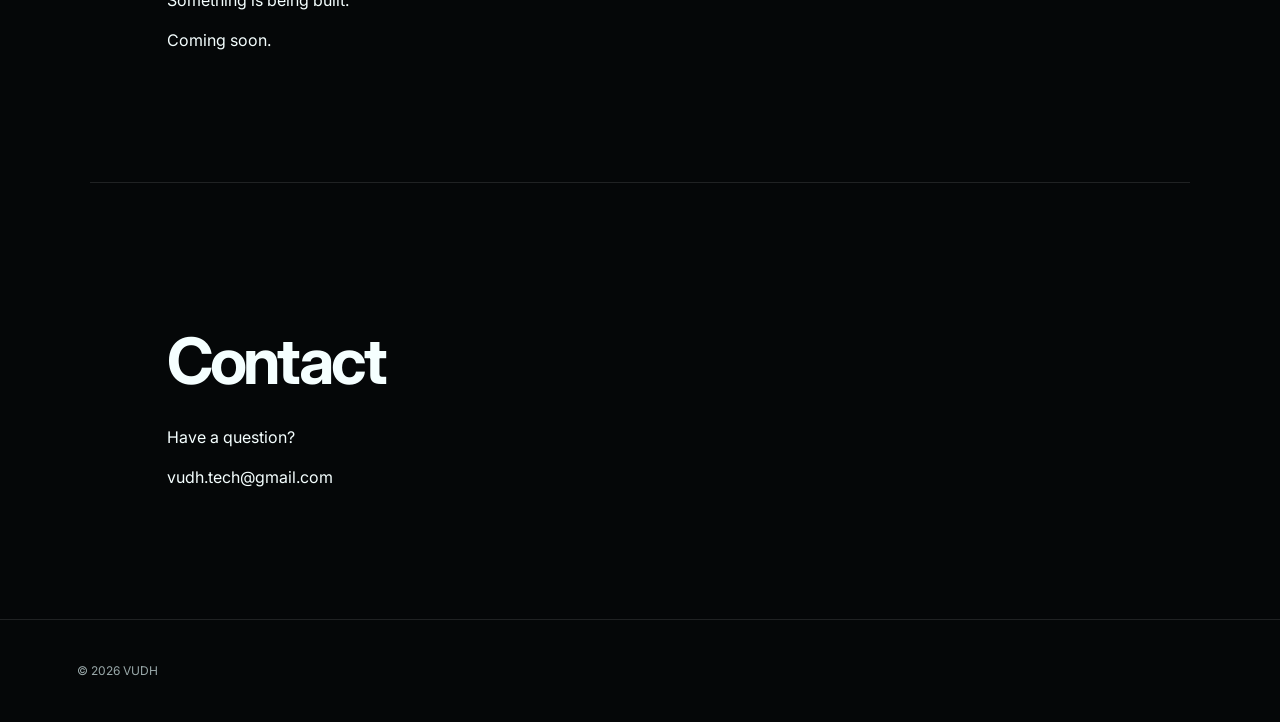
==== commit 567d028b: "Update index.html" ====
--- a/index.html
+++ b/index.html
@@ -10,12 +10,15 @@
   <header class="navbar">
     <a href="index.html" class="logo">vudh</a>
 
-    <nav>
-      <a href="#about">About</a>
-      <a href="#products">Products</a>
-      <a href="#contact">Contact</a>
-    </nav>
-  </header>
+<header class="nav">
+  <a href="index.html" class="logo">vudh</a>
+
+  <nav>
+    <a href="#about">About</a>
+    <a href="#products">Products</a>
+    <a href="#contact">Contact</a>
+  </nav>
+</header>
 
   <main>
     <section class="hero">
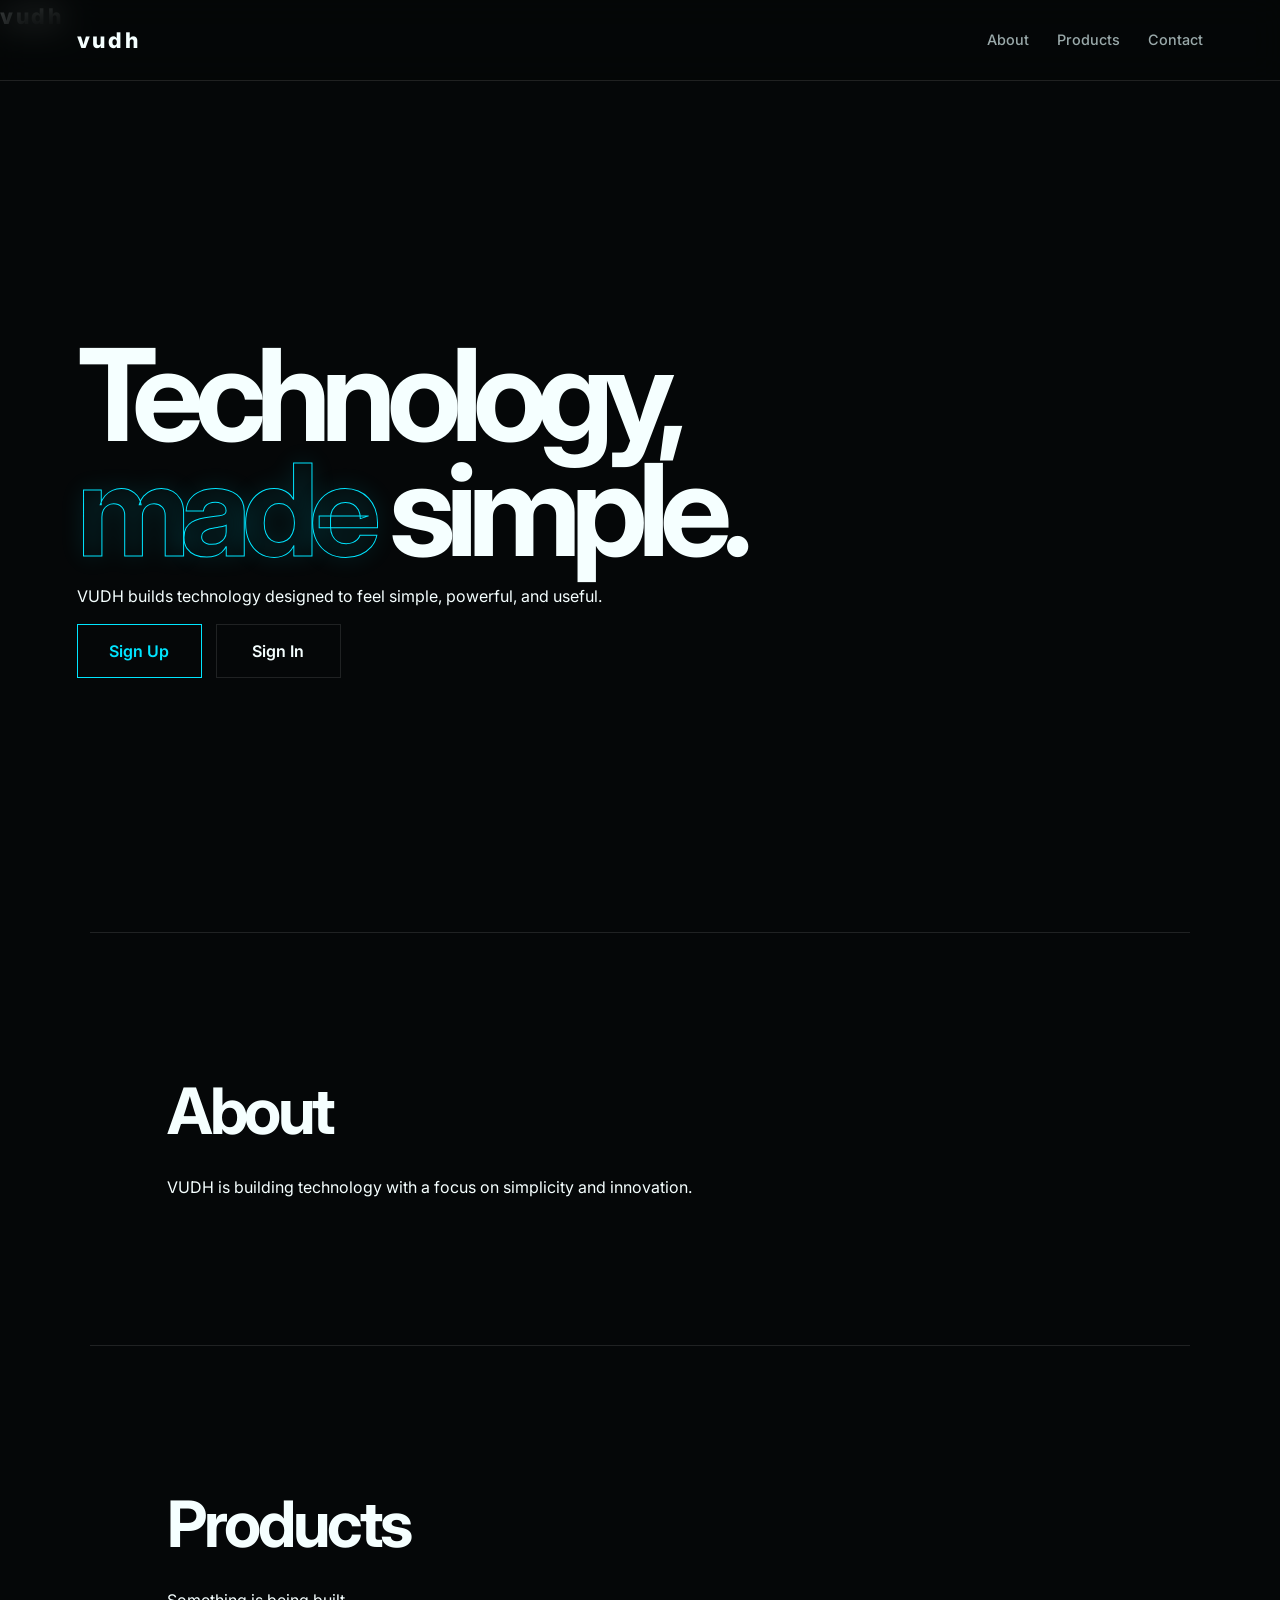
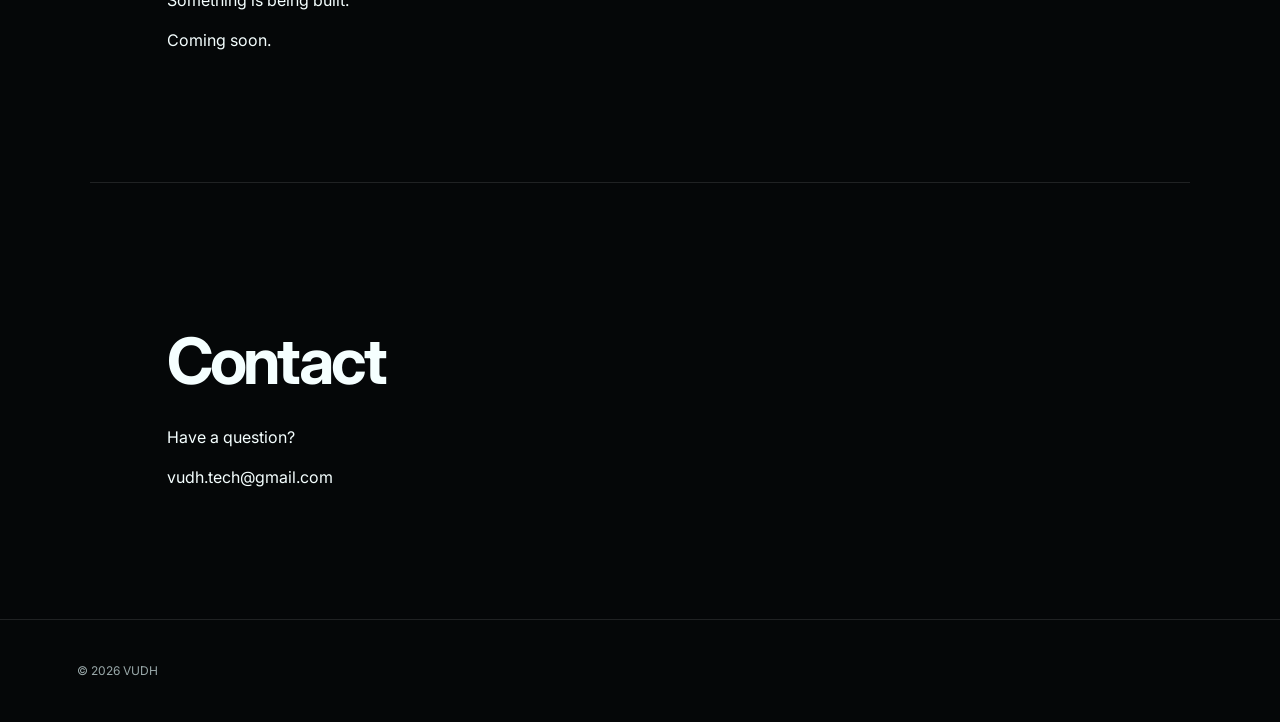
==== commit 7204be89: "Update index.html" ====
--- a/index.html
+++ b/index.html
@@ -22,7 +22,7 @@
 
   <main>
     <section class="hero">
-      <h1>Technology,<br>made simple.</h1>
+      <h1>Technology, <br><span>made</span> simple.</h1>
       <p>VUDH builds technology designed to feel simple, powerful, and useful.</p>
 
       <div class="hero-buttons">
--- a/style.css
+++ b/style.css
@@ -20,7 +20,7 @@
   margin: 0;
   background: var(--bg);
   color: var(--text);
-  font-family: Inter, -apple-system, BlinkMacSystemFont, "SF Pro Display", system-ui, sans-serif;
+  font-family: Inter, system-ui, sans-serif;
   line-height: 1.5;
 }
 
@@ -37,8 +37,7 @@
   z-index: 10;
   display: flex;
   align-items: center;
-  justify-content: flex-start;
-  gap: 42px;
+  justify-content: space-between;
   padding: 24px 6vw;
   background: rgba(5,7,8,.72);
   backdrop-filter: blur(16px);
@@ -116,6 +115,7 @@
 h1 span {
   color: transparent;
   -webkit-text-stroke: 1px var(--cyan);
+  text-shadow: 0 0 24px rgba(0,229,255,.12);
 }
 
 .hero-copy {
@@ -123,6 +123,12 @@
   margin: 34px 0;
   color: var(--muted);
   font-size: 1.1rem;
+}
+
+.hero-buttons {
+  display: flex;
+  gap: 14px;
+  flex-wrap: wrap;
 }
 
 .button {
@@ -141,13 +147,6 @@
   background: var(--cyan);
   color: #001014;
   transform: translateY(-2px);
-}
-
-.hero-buttons {
-  display: flex;
-  gap: 14px;
-  margin-top: 30px;
-  flex-wrap: wrap;
 }
 
 .hero-buttons a {
@@ -336,12 +335,7 @@
 
 @media (max-width: 600px) {
   .nav {
-    gap: 22px;
     padding: 20px 5vw;
-  }
-
-  .logo {
-    font-size: 1.15rem;
   }
 
   nav {
@@ -387,4 +381,4 @@
   .auth-card {
     padding: 28px;
   }
-}+}
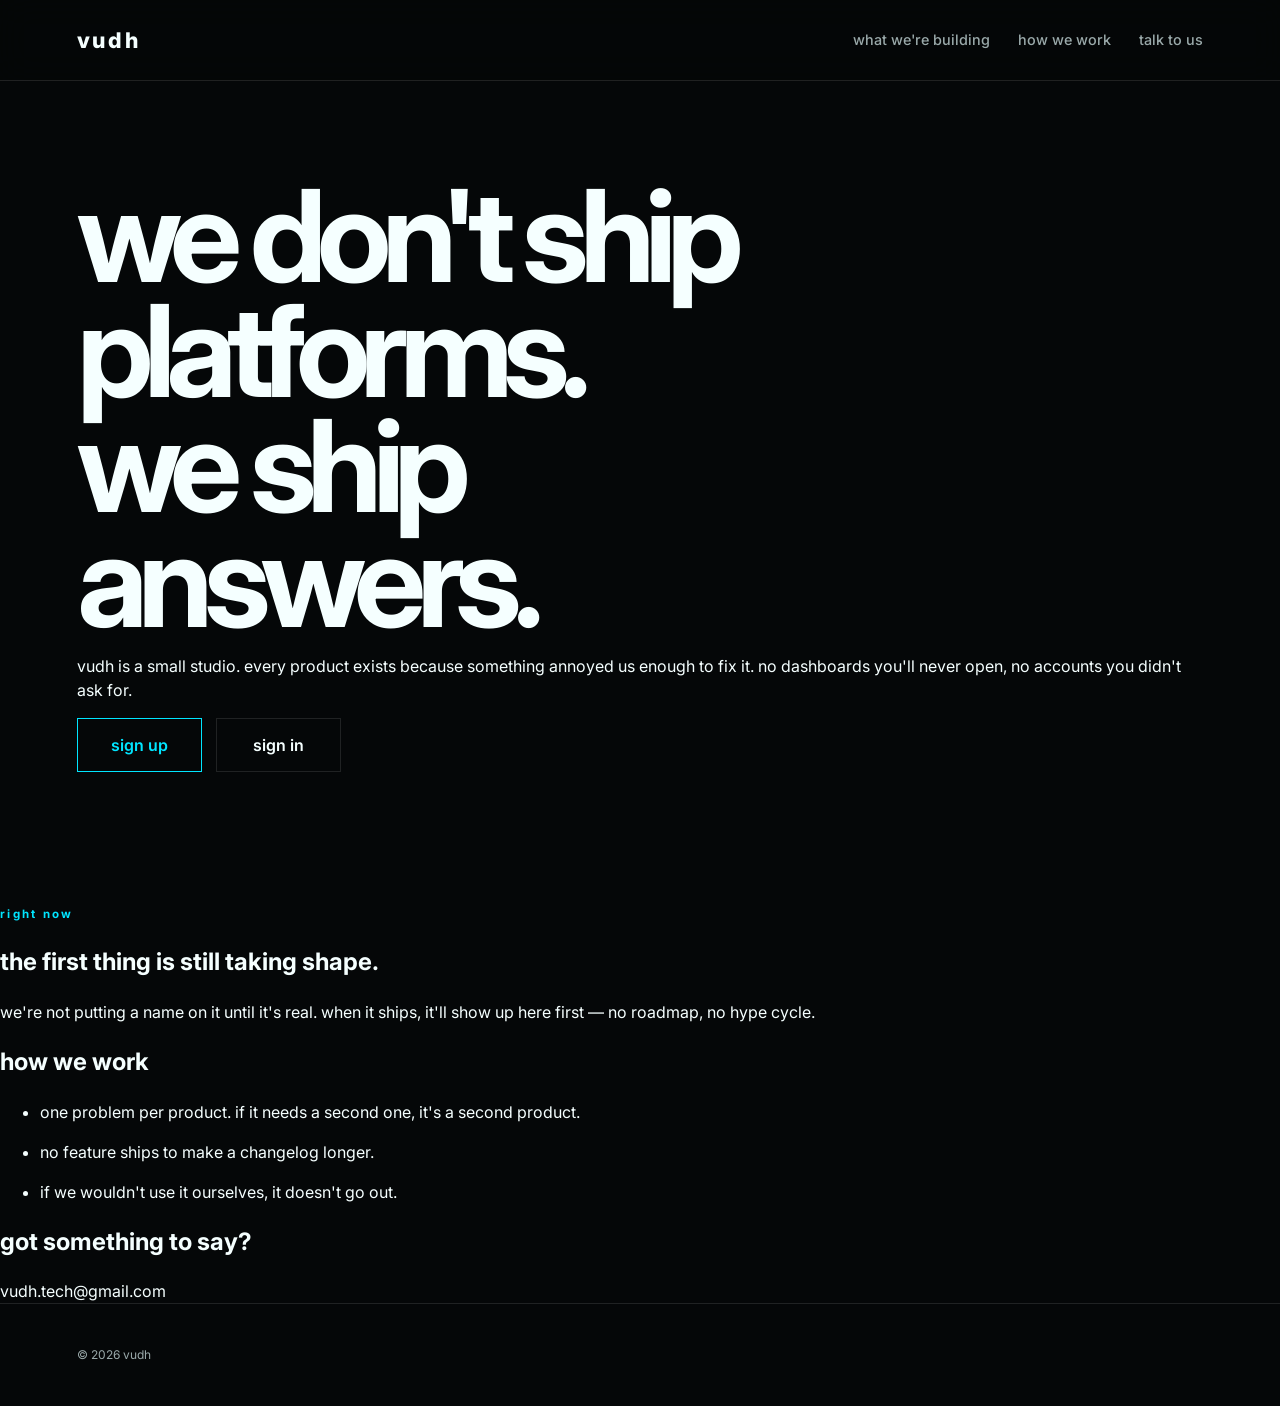
==== commit aaa54eed: "Update index.html" ====
--- a/index.html
+++ b/index.html
@@ -1,56 +1,71 @@
 <!DOCTYPE html>
 <html lang="en">
 <head>
-  <meta charset="UTF-8">
-  <meta name="viewport" content="width=device-width, initial-scale=1.0">
-  <title>VUDH</title>
-  <link rel="stylesheet" href="style.css">
+<meta charset="UTF-8">
+<meta name="viewport" content="width=device-width, initial-scale=1, viewport-fit=cover">
+<title>vudh</title>
+<link rel="preconnect" href="https://fonts.googleapis.com">
+<link rel="preconnect" href="https://fonts.gstatic.com" crossorigin>
+<link href="https://fonts.googleapis.com/css2?family=Space+Grotesk:wght@400;500;600;700&family=IBM+Plex+Sans:wght@400;500&display=swap" rel="stylesheet">
+<link rel="stylesheet" href="style.css">
 </head>
 <body>
-  <header class="navbar">
-    <a href="index.html" class="logo">vudh</a>
 
 <header class="nav">
-  <a href="index.html" class="logo">vudh</a>
-
+  <a href="#" class="logo">vudh</a>
   <nav>
-    <a href="#about">About</a>
-    <a href="#products">Products</a>
-    <a href="#contact">Contact</a>
+    <a href="#build">what we're building</a>
+    <a href="#way">how we work</a>
+    <a href="#talk">talk to us</a>
   </nav>
 </header>
 
-  <main>
-    <section class="hero">
-      <h1>Technology, <br><span>made</span> simple.</h1>
-      <p>VUDH builds technology designed to feel simple, powerful, and useful.</p>
+<main>
 
+  <section class="hero">
+    <div class="hero-left">
+      <h1>we don't ship platforms.<br>we ship answers.</h1>
+    </div>
+    <div class="hero-right">
+      <p>vudh is a small studio. every product exists because something annoyed us enough to fix it. no dashboards you'll never open, no accounts you didn't ask for.</p>
       <div class="hero-buttons">
-        <a href="signup.html">Sign Up</a>
-        <a href="signin.html">Sign In</a>
+        <a href="signup.html" class="btn btn-primary">sign up</a>
+        <a href="signin.html" class="btn btn-ghost">sign in</a>
       </div>
-    </section>
+    </div>
+  </section>
 
-    <section id="about" class="section">
-      <h2>About</h2>
-      <p>VUDH is building technology with a focus on simplicity and innovation.</p>
-    </section>
+  <section id="build" class="spotlight">
+    <span class="eyebrow">right now</span>
+    <h2>the first thing is still taking shape.</h2>
+    <p>we're not putting a name on it until it's real. when it ships, it'll show up here first — no roadmap, no hype cycle.</p>
+  </section>
 
-    <section id="products" class="section">
-      <h2>Products</h2>
-      <p>Something is being built.</p>
-      <span>Coming soon.</span>
-    </section>
+  <section id="way" class="way">
+    <h2>how we work</h2>
+    <ul class="principles">
+      <li>
+        <p class="principle-text">one problem per product. if it needs a second one, it's a second product.</p>
+      </li>
+      <li>
+        <p class="principle-text">no feature ships to make a changelog longer.</p>
+      </li>
+      <li>
+        <p class="principle-text">if we wouldn't use it ourselves, it doesn't go out.</p>
+      </li>
+    </ul>
+  </section>
 
-    <section id="contact" class="section">
-      <h2>Contact</h2>
-      <p>Have a question?</p>
-      <a href="mailto:vudh.tech@gmail.com">vudh.tech@gmail.com</a>
-    </section>
-  </main>
+  <section id="talk" class="talk">
+    <h2>got something to say?</h2>
+    <a href="mailto:vudh.tech@gmail.com" class="talk-link">vudh.tech@gmail.com</a>
+  </section>
 
-  <footer>
-    <p>© 2026 VUDH</p>
-  </footer>
+</main>
+
+<footer>
+  <p>&copy; 2026 vudh</p>
+</footer>
+
 </body>
-</html>+</html>
--- a/style.css
+++ b/style.css
@@ -63,14 +63,30 @@
 }
 
 nav a {
+  position: relative;
   color: var(--muted);
   font-size: .9rem;
   font-weight: 500;
   transition: color .2s ease;
 }
 
+nav a::after {
+  content: '';
+  position: absolute;
+  left: 0;
+  bottom: -4px;
+  width: 0;
+  height: 1px;
+  background: var(--cyan);
+  transition: width .25s ease;
+}
+
 nav a:hover {
-  color: var(--cyan);
+  color: var(--text);
+}
+
+nav a:hover::after {
+  width: 100%;
 }
 
 .hero {
@@ -94,6 +110,12 @@
   filter: blur(130px);
   border-radius: 50%;
   pointer-events: none;
+  animation: pulse 6s ease-in-out infinite;
+}
+
+@keyframes pulse {
+  0%, 100% { opacity: .12; }
+  50% { opacity: .2; }
 }
 
 .eyebrow {
@@ -177,6 +199,18 @@
   color: #001014;
 }
 
+.badge-soon {
+  display: inline-block;
+  padding: 4px 10px;
+  border: 1px solid var(--cyan);
+  color: var(--cyan);
+  font-size: .65rem;
+  font-weight: 700;
+  letter-spacing: .12em;
+  text-transform: uppercase;
+  border-radius: 100px;
+}
+
 .section {
   max-width: 1100px;
   margin: 0 auto;
@@ -188,6 +222,15 @@
   margin: 0;
   font-size: clamp(2.4rem, 5vw, 4.5rem);
   letter-spacing: -.05em;
+}
+
+.section h2::before {
+  content: '';
+  display: block;
+  width: 40px;
+  height: 3px;
+  background: var(--cyan);
+  margin-bottom: 20px;
 }
 
 .section-copy {
@@ -206,6 +249,7 @@
   border: 1px solid var(--line);
   background: rgba(255,255,255,.025);
   transition: border-color .2s ease, transform .2s ease;
+  cursor: pointer;
 }
 
 .card:hover {
@@ -220,6 +264,24 @@
   letter-spacing: .16em;
 }
 
+.status::before {
+  content: '';
+  display: inline-block;
+  width: 6px;
+  height: 6px;
+  margin-right: 6px;
+  background: var(--cyan);
+  border-radius: 50%;
+  box-shadow: 0 0 8px var(--cyan);
+}
+
+.card-index {
+  color: var(--muted);
+  font-size: .75rem;
+  font-weight: 700;
+  letter-spacing: .1em;
+}
+
 .card h2 {
   margin-top: 18px;
   font-size: 2rem;
@@ -230,8 +292,14 @@
 }
 
 .card-arrow {
+  display: inline-block;
   color: var(--cyan);
   font-size: 1.8rem;
+  transition: transform .2s ease;
+}
+
+.card:hover .card-arrow {
+  transform: translateX(6px);
 }
 
 .contact a {
@@ -248,6 +316,15 @@
   border-top: 1px solid var(--line);
   color: var(--muted);
   font-size: .75rem;
+}
+
+footer a {
+  position: relative;
+  transition: color .2s ease;
+}
+
+footer a:hover {
+  color: var(--text);
 }
 
 .auth-page {
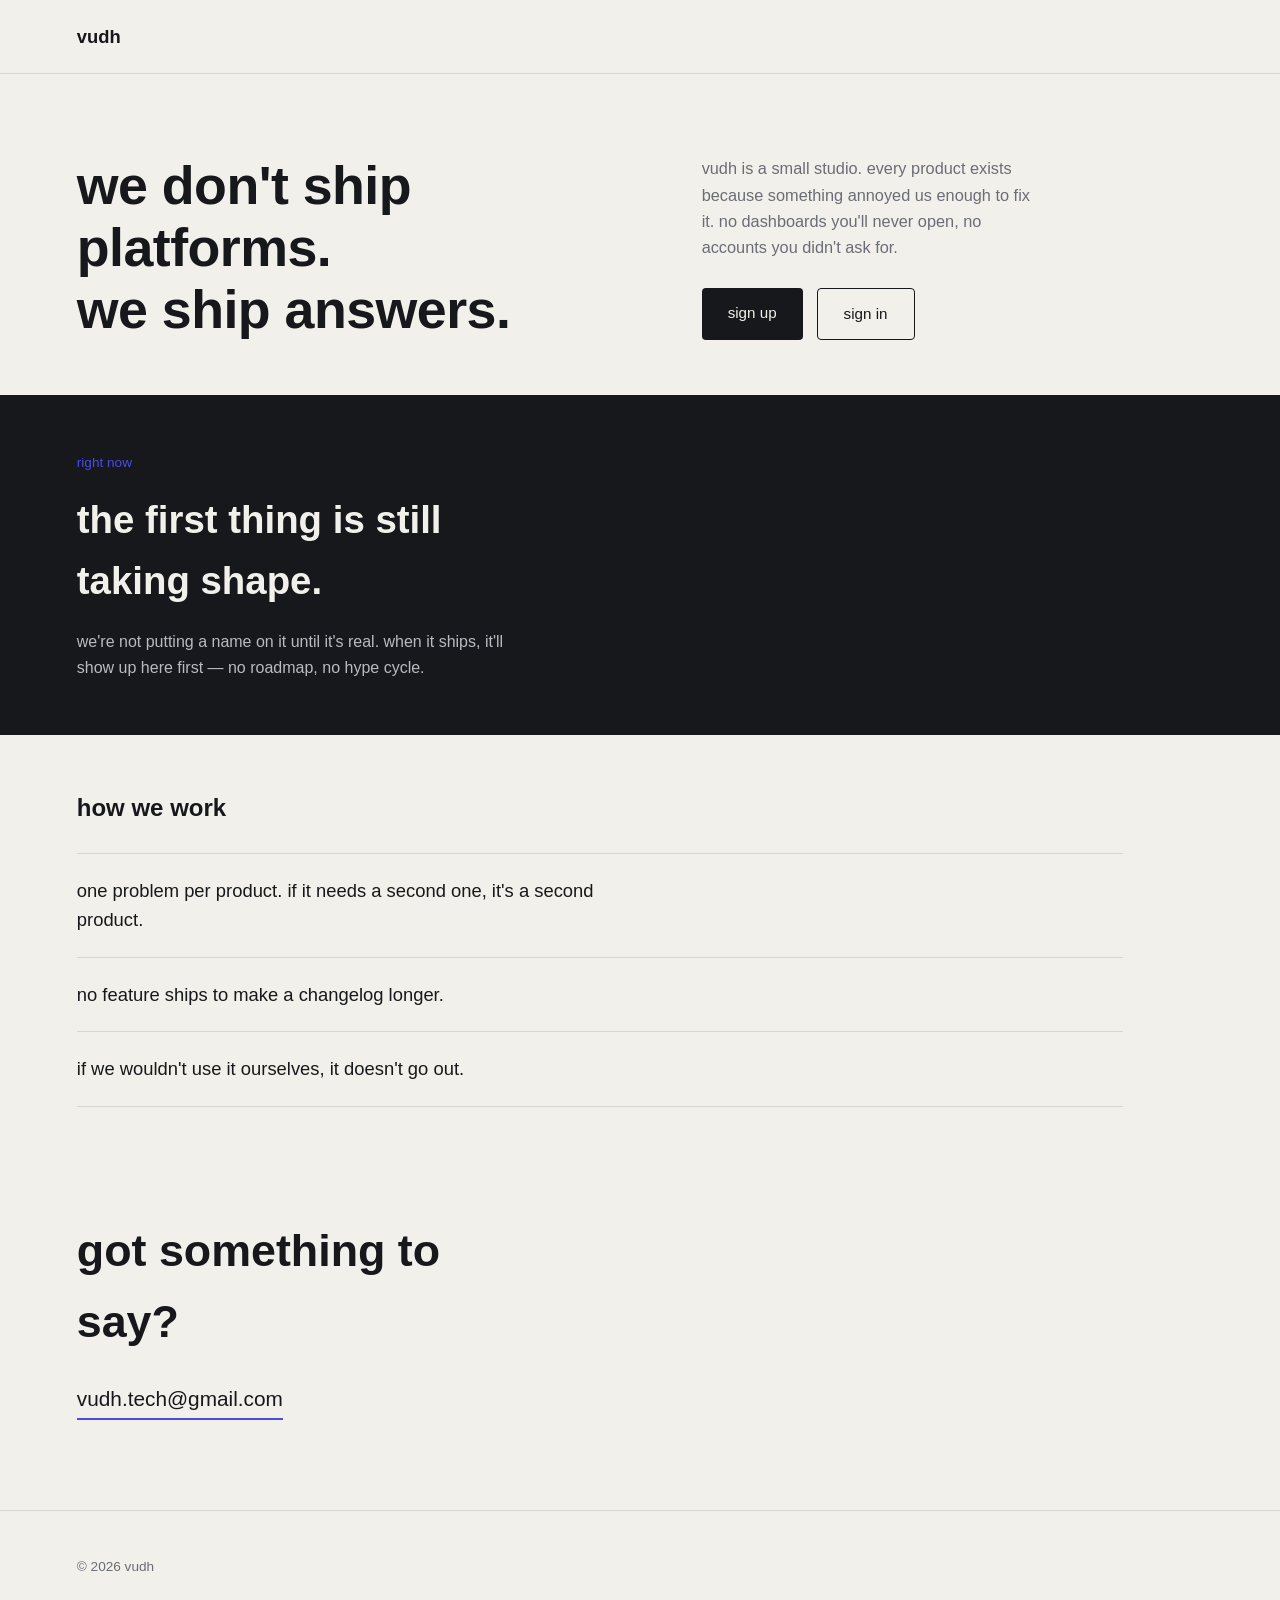
==== commit 56a8431b: "Update index.html" ====
--- a/index.html
+++ b/index.html
@@ -13,11 +13,6 @@
 
 <header class="nav">
   <a href="#" class="logo">vudh</a>
-  <nav>
-    <a href="#build">what we're building</a>
-    <a href="#way">how we work</a>
-    <a href="#talk">talk to us</a>
-  </nav>
 </header>
 
 <main>
--- a/style.css
+++ b/style.css
@@ -1,461 +1,160 @@
-@import url('https://fonts.googleapis.com/css2?family=Inter:wght@400;500;600;700;800&display=swap');
+:root{
+  --paper:#f2f0ea;
+  --ink:#17181c;
+  --accent:#4b4ce0;
+  --muted:#6b6d76;
+  --line: rgba(23,24,28,0.12);
+  box-sizing:border-box;
+  padding-top: env(safe-area-inset-top, 0px);
+  padding-bottom: env(safe-area-inset-bottom, 0px);
+}
+*{box-sizing:inherit; margin:0; padding:0;}
+html{scroll-padding-top: env(safe-area-inset-top, 0px); scroll-behavior:smooth;}
+html,body{height:100%;}
+body{
+  background:var(--paper);
+  color:var(--ink);
+  font-family:'IBM Plex Sans', sans-serif;
+  line-height:1.6;
+  overflow-x:hidden;
+}
+h1,h2,.logo{font-family:'Space Grotesk', sans-serif;}
+a{color:inherit; text-decoration:none;}
 
-:root {
-  --bg: #050708;
-  --text: #f5ffff;
-  --muted: #9aa9aa;
-  --cyan: #00e5ff;
-  --line: rgba(255,255,255,.11);
+.nav{
+  position:sticky;
+  top: env(safe-area-inset-top, 0px);
+  z-index:10;
+  display:flex;
+  justify-content:space-between;
+  align-items:center;
+  padding:22px 6vw;
+  background:rgba(242,240,234,0.85);
+  backdrop-filter:blur(8px);
+  border-bottom:1px solid var(--line);
+}
+.logo{font-weight:600; font-size:1.15rem;}
+.nav nav{display:flex; gap:28px;}
+.nav nav a{font-size:0.88rem; color:var(--muted); transition:color .2s;}
+.nav nav a:hover{color:var(--ink);}
+
+/* hero: two-column split, not centered stack */
+.hero{
+  display:grid;
+  grid-template-columns:1.3fr 1fr;
+  gap:6vw;
+  padding:9vh 6vw 6vh;
+  max-width:1200px;
+  align-items:start;
+}
+.hero h1{
+  font-size:clamp(2rem, 4.2vw, 3.4rem);
+  font-weight:600;
+  line-height:1.15;
+  letter-spacing:-0.01em;
+}
+.hero-right p{
+  color:var(--muted);
+  font-size:1.02rem;
+  max-width:38ch;
+}
+.hero-buttons{
+  margin-top:28px;
+  display:flex;
+  gap:14px;
+  flex-wrap:wrap;
+}
+.btn{
+  padding:13px 26px;
+  border-radius:4px;
+  font-size:0.95rem;
+  font-weight:500;
+  transition:transform .15s ease, opacity .2s ease;
+  display:inline-block;
+}
+.btn-primary{background:var(--ink); color:var(--paper);}
+.btn-primary:hover{transform:translateY(-1px);}
+.btn-ghost{border:1px solid var(--ink); color:var(--ink);}
+.btn-ghost:hover{opacity:0.7;}
+
+/* spotlight: single full-bleed statement block, not a card list */
+.spotlight{
+  background:var(--ink);
+  color:var(--paper);
+  padding:6vh 6vw;
+}
+.spotlight .eyebrow{
+  color:var(--accent);
+  font-size:0.85rem;
+}
+.spotlight h2{
+  font-size:clamp(1.6rem, 3.2vw, 2.4rem);
+  font-weight:600;
+  margin-top:14px;
+  max-width:20ch;
+}
+.spotlight p{
+  margin-top:18px;
+  color:#b9bac2;
+  max-width:52ch;
 }
 
-* {
-  box-sizing: border-box;
+.way{
+  padding:6vh 6vw;
+  max-width:1200px;
+}
+.way h2{
+  font-size:1.5rem;
+  font-weight:600;
+  margin-bottom:8px;
+}
+.principles{
+  list-style:none;
+  margin-top:26px;
+  display:grid;
+  gap:0;
+}
+.principles li{
+  padding:22px 0;
+  border-top:1px solid var(--line);
+}
+.principles li:last-child{border-bottom:1px solid var(--line);}
+.principle-text{
+  font-size:1.15rem;
+  max-width:52ch;
 }
 
-html {
-  scroll-behavior: smooth;
+.talk{
+  padding:6vh 6vw 10vh;
+  max-width:1200px;
+}
+.talk h2{
+  font-size:clamp(1.8rem, 4vw, 2.8rem);
+  font-weight:600;
+  max-width:16ch;
+}
+.talk-link{
+  display:inline-block;
+  margin-top:24px;
+  font-size:1.3rem;
+  border-bottom:2px solid var(--accent);
+  padding-bottom:3px;
 }
 
-body {
-  margin: 0;
-  background: var(--bg);
-  color: var(--text);
-  font-family: Inter, system-ui, sans-serif;
-  line-height: 1.5;
+footer{
+  padding:5vh 6vw calc(5vh + env(safe-area-inset-bottom, 0px));
+  color:var(--muted);
+  font-size:0.85rem;
+  border-top:1px solid var(--line);
 }
 
-a {
-  color: inherit;
-  text-decoration: none;
+@media (max-width:760px){
+  .hero{grid-template-columns:1fr;}
 }
 
-.nav {
-  position: fixed;
-  top: 0;
-  left: 0;
-  right: 0;
-  z-index: 10;
-  display: flex;
-  align-items: center;
-  justify-content: space-between;
-  padding: 24px 6vw;
-  background: rgba(5,7,8,.72);
-  backdrop-filter: blur(16px);
-  border-bottom: 1px solid var(--line);
+@media (prefers-reduced-motion: reduce){
+  html{scroll-behavior:auto;}
+  .btn{transition:none;}
 }
 
-.logo {
-  color: var(--text);
-  font-size: 1.35rem;
-  font-weight: 800;
-  letter-spacing: .12em;
-  transition: color .2s ease;
-}
-
-.logo:hover {
-  color: var(--cyan);
-}
-
-nav {
-  display: flex;
-  align-items: center;
-  gap: 28px;
-}
-
-nav a {
-  position: relative;
-  color: var(--muted);
-  font-size: .9rem;
-  font-weight: 500;
-  transition: color .2s ease;
-}
-
-nav a::after {
-  content: '';
-  position: absolute;
-  left: 0;
-  bottom: -4px;
-  width: 0;
-  height: 1px;
-  background: var(--cyan);
-  transition: width .25s ease;
-}
-
-nav a:hover {
-  color: var(--text);
-}
-
-nav a:hover::after {
-  width: 100%;
-}
-
-.hero {
-  position: relative;
-  min-height: 100vh;
-  display: flex;
-  flex-direction: column;
-  justify-content: center;
-  padding: 130px 6vw 80px;
-  overflow: hidden;
-}
-
-.glow {
-  position: absolute;
-  width: 520px;
-  height: 520px;
-  right: -180px;
-  top: 100px;
-  background: var(--cyan);
-  opacity: .12;
-  filter: blur(130px);
-  border-radius: 50%;
-  pointer-events: none;
-  animation: pulse 6s ease-in-out infinite;
-}
-
-@keyframes pulse {
-  0%, 100% { opacity: .12; }
-  50% { opacity: .2; }
-}
-
-.eyebrow {
-  margin: 0 0 18px;
-  color: var(--cyan);
-  font-size: .72rem;
-  font-weight: 700;
-  letter-spacing: .2em;
-}
-
-h1 {
-  max-width: 850px;
-  margin: 0;
-  font-size: clamp(4rem, 10vw, 8.5rem);
-  line-height: .9;
-  letter-spacing: -.075em;
-}
-
-h1 span {
-  color: transparent;
-  -webkit-text-stroke: 1px var(--cyan);
-  text-shadow: 0 0 24px rgba(0,229,255,.12);
-}
-
-.hero-copy {
-  max-width: 560px;
-  margin: 34px 0;
-  color: var(--muted);
-  font-size: 1.1rem;
-}
-
-.hero-buttons {
-  display: flex;
-  gap: 14px;
-  flex-wrap: wrap;
-}
-
-.button {
-  width: fit-content;
-  display: inline-flex;
-  gap: 28px;
-  align-items: center;
-  padding: 14px 18px;
-  border: 1px solid var(--cyan);
-  color: var(--cyan);
-  font-weight: 600;
-  transition: .2s ease;
-}
-
-.button:hover {
-  background: var(--cyan);
-  color: #001014;
-  transform: translateY(-2px);
-}
-
-.hero-buttons a {
-  display: inline-flex;
-  align-items: center;
-  justify-content: center;
-  min-width: 125px;
-  padding: 14px 22px;
-  border: 1px solid var(--cyan);
-  color: var(--cyan);
-  font-weight: 600;
-  transition: .2s ease;
-}
-
-.hero-buttons a:hover {
-  background: var(--cyan);
-  color: #001014;
-  transform: translateY(-2px);
-}
-
-.hero-buttons a:last-child {
-  border-color: var(--line);
-  color: var(--text);
-}
-
-.hero-buttons a:last-child:hover {
-  border-color: var(--cyan);
-  color: #001014;
-}
-
-.badge-soon {
-  display: inline-block;
-  padding: 4px 10px;
-  border: 1px solid var(--cyan);
-  color: var(--cyan);
-  font-size: .65rem;
-  font-weight: 700;
-  letter-spacing: .12em;
-  text-transform: uppercase;
-  border-radius: 100px;
-}
-
-.section {
-  max-width: 1100px;
-  margin: 0 auto;
-  padding: 130px 6vw;
-  border-top: 1px solid var(--line);
-}
-
-.section h2 {
-  margin: 0;
-  font-size: clamp(2.4rem, 5vw, 4.5rem);
-  letter-spacing: -.05em;
-}
-
-.section h2::before {
-  content: '';
-  display: block;
-  width: 40px;
-  height: 3px;
-  background: var(--cyan);
-  margin-bottom: 20px;
-}
-
-.section-copy {
-  max-width: 650px;
-  margin-top: 24px;
-  color: var(--muted);
-  font-size: 1.1rem;
-}
-
-.card {
-  display: flex;
-  justify-content: space-between;
-  gap: 30px;
-  margin-top: 35px;
-  padding: 35px;
-  border: 1px solid var(--line);
-  background: rgba(255,255,255,.025);
-  transition: border-color .2s ease, transform .2s ease;
-  cursor: pointer;
-}
-
-.card:hover {
-  border-color: rgba(0,229,255,.55);
-  transform: translateY(-4px);
-}
-
-.status {
-  color: var(--cyan);
-  font-size: .68rem;
-  font-weight: 700;
-  letter-spacing: .16em;
-}
-
-.status::before {
-  content: '';
-  display: inline-block;
-  width: 6px;
-  height: 6px;
-  margin-right: 6px;
-  background: var(--cyan);
-  border-radius: 50%;
-  box-shadow: 0 0 8px var(--cyan);
-}
-
-.card-index {
-  color: var(--muted);
-  font-size: .75rem;
-  font-weight: 700;
-  letter-spacing: .1em;
-}
-
-.card h2 {
-  margin-top: 18px;
-  font-size: 2rem;
-}
-
-.card p {
-  color: var(--muted);
-}
-
-.card-arrow {
-  display: inline-block;
-  color: var(--cyan);
-  font-size: 1.8rem;
-  transition: transform .2s ease;
-}
-
-.card:hover .card-arrow {
-  transform: translateX(6px);
-}
-
-.contact a {
-  display: inline-block;
-  margin-top: 25px;
-  color: var(--cyan);
-  font-size: 1.1rem;
-}
-
-footer {
-  display: flex;
-  justify-content: space-between;
-  padding: 30px 6vw;
-  border-top: 1px solid var(--line);
-  color: var(--muted);
-  font-size: .75rem;
-}
-
-footer a {
-  position: relative;
-  transition: color .2s ease;
-}
-
-footer a:hover {
-  color: var(--text);
-}
-
-.auth-page {
-  min-height: 100vh;
-  display: flex;
-  justify-content: center;
-  align-items: center;
-  padding: 120px 5vw 80px;
-}
-
-.auth-card {
-  width: min(100%, 480px);
-  padding: 40px;
-  border: 1px solid var(--line);
-  background: rgba(255,255,255,.025);
-}
-
-.auth-card h1 {
-  margin: 0 0 14px;
-  font-size: clamp(3rem, 9vw, 5rem);
-  line-height: .9;
-}
-
-.auth-card > p {
-  color: var(--muted);
-}
-
-.auth-card form {
-  margin-top: 30px;
-}
-
-.auth-card label {
-  display: block;
-  margin: 18px 0 8px;
-  color: var(--text);
-  font-size: .9rem;
-  font-weight: 600;
-}
-
-.auth-card input {
-  display: block;
-  width: 100%;
-  height: 50px;
-  padding: 0 14px;
-  border: 1px solid var(--line);
-  outline: none;
-  background: rgba(255,255,255,.025);
-  color: var(--text);
-  font: inherit;
-}
-
-.auth-card input:focus {
-  border-color: var(--cyan);
-  box-shadow: 0 0 0 3px rgba(0,229,255,.08);
-}
-
-.auth-card button {
-  width: 100%;
-  height: 50px;
-  margin-top: 25px;
-  border: 1px solid var(--cyan);
-  background: transparent;
-  color: var(--cyan);
-  font: inherit;
-  font-weight: 600;
-  cursor: pointer;
-  transition: .2s ease;
-}
-
-.auth-card button:hover {
-  background: var(--cyan);
-  color: #001014;
-}
-
-.auth-card #message {
-  min-height: 24px;
-  margin-top: 14px;
-  color: var(--muted);
-  font-size: .9rem;
-}
-
-.auth-card a {
-  color: var(--cyan);
-}
-
-@media (max-width: 600px) {
-  .nav {
-    padding: 20px 5vw;
-  }
-
-  nav {
-    gap: 15px;
-  }
-
-  nav a {
-    font-size: .75rem;
-  }
-
-  .hero {
-    padding-left: 5vw;
-    padding-right: 5vw;
-  }
-
-  .hero-buttons {
-    gap: 10px;
-  }
-
-  .hero-buttons a {
-    min-width: 115px;
-    padding: 13px 18px;
-  }
-
-  .section {
-    padding: 90px 5vw;
-  }
-
-  .card {
-    padding: 24px;
-  }
-
-  footer {
-    gap: 15px;
-    flex-direction: column;
-  }
-
-  .auth-page {
-    align-items: flex-start;
-    padding: 100px 5vw 60px;
-  }
-
-  .auth-card {
-    padding: 28px;
-  }
-}
+:focus-visible{outline:2px solid var(--accent); outline-offset:2px;}
